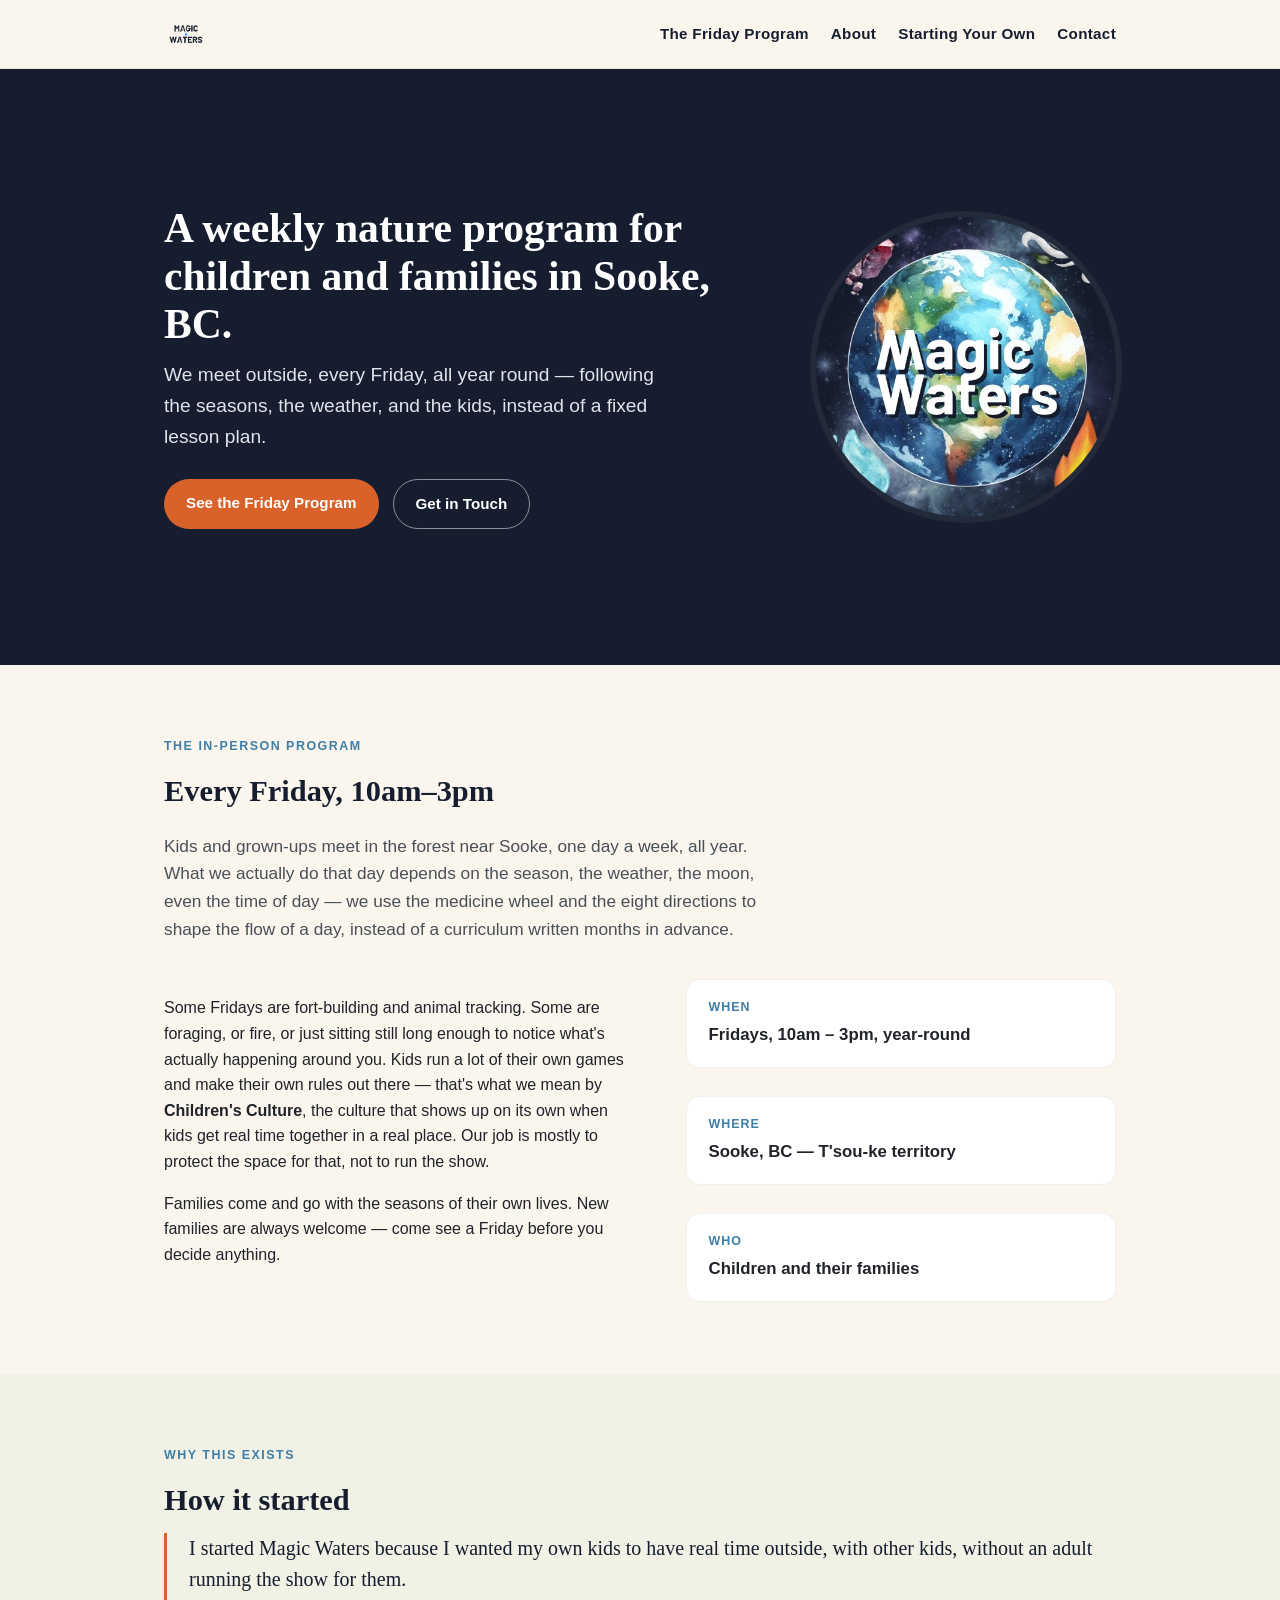
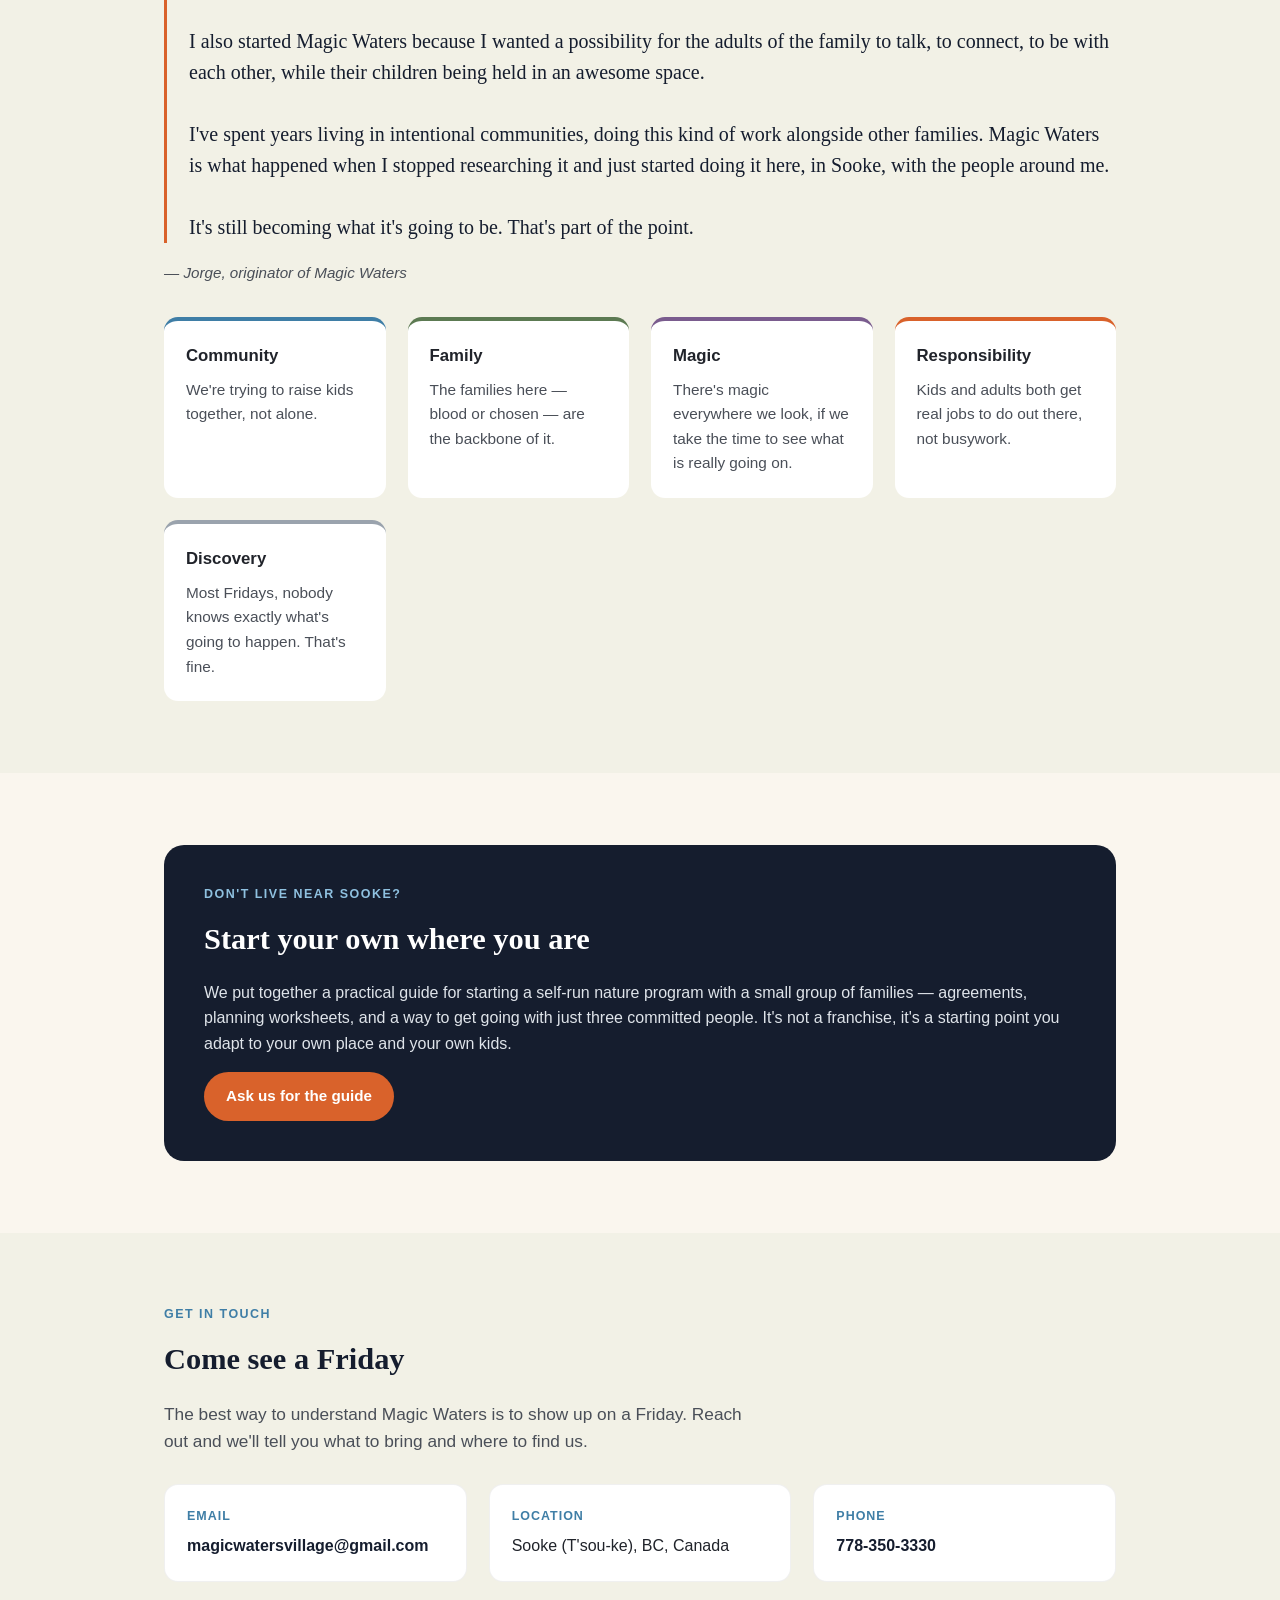
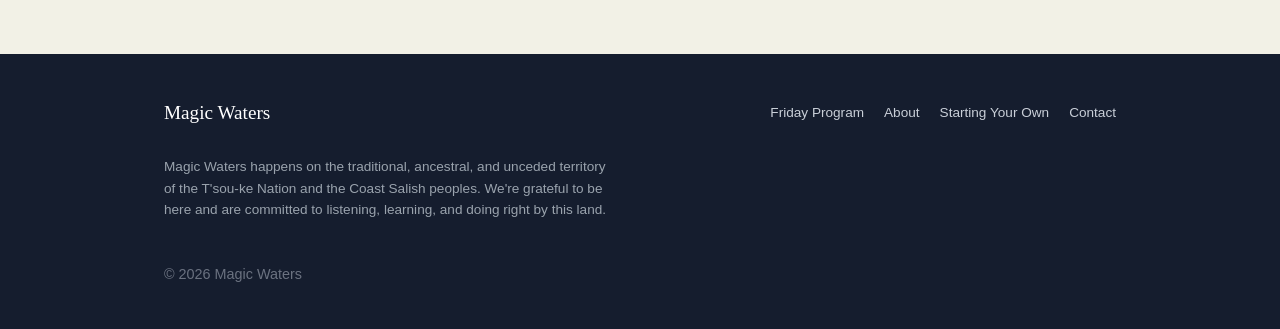
==== index.html @ 5520be5e "Initial site: Friday program, about, values, contact" ====
<!doctype html>
<html lang="en">
<head>
<meta charset="utf-8">
<meta name="viewport" content="width=device-width, initial-scale=1">
<title>Magic Waters — Nature program for children &amp; families, Sooke BC</title>
<meta name="description" content="Magic Waters is a weekly nature program for children and families in Sooke, BC, meeting every Friday through the seasons — plus a guide for starting your own where you live.">
<link rel="icon" href="assets/MAGIC WATERS square Logo white.png">
<link rel="stylesheet" href="style.css">
</head>
<body>

<header class="site-header">
  <div class="wrap">
    <a href="#top"><img class="logo" src="assets/MAGIC WATERS square Logo white.png" alt="Magic Waters"></a>
    <nav class="main-nav">
      <ul>
        <li><a href="#friday">The Friday Program</a></li>
        <li><a href="#about">About</a></li>
        <li><a href="#elsewhere">Starting Your Own</a></li>
        <li><a href="#contact">Contact</a></li>
      </ul>
    </nav>
  </div>
</header>

<div id="top"></div>
<section class="hero">
  <div class="wrap">
    <div class="hero-text">
      <h1>A weekly nature program for children and families in Sooke, BC.</h1>
      <p class="lede">We meet outside, every Friday, all year round — following the seasons, the weather, and the kids, instead of a fixed lesson plan.</p>
      <div class="btn-row">
        <a class="btn btn-primary" href="#friday">See the Friday Program</a>
        <a class="btn btn-secondary" href="#contact">Get in Touch</a>
      </div>
    </div>
    <div class="hero-image">
      <img src="assets/magicwaters.jpg" alt="Magic Waters — watercolor earth with the five elements: water, earth, fire, air, and crystal">
    </div>
  </div>
</section>

<section id="friday">
  <div class="wrap">
    <p class="section-kicker">The In-Person Program</p>
    <h2>Every Friday, 10am–3pm</h2>
    <p class="section-intro">Kids and grown-ups meet in the forest near Sooke, one day a week, all year. What we actually do that day depends on the season, the weather, the moon, even the time of day — we use the medicine wheel and the eight directions to shape the flow of a day, instead of a curriculum written months in advance.</p>

    <div class="two-col" style="margin-top:36px;">
      <div>
        <p>Some Fridays are fort-building and animal tracking. Some are foraging, or fire, or just sitting still long enough to notice what's actually happening around you. Kids run a lot of their own games and make their own rules out there — that's what we mean by <strong>Children's Culture</strong>, the culture that shows up on its own when kids get real time together in a real place. Our job is mostly to protect the space for that, not to run the show.</p>
        <p>Families come and go with the seasons of their own lives. New families are always welcome — come see a Friday before you decide anything.</p>
      </div>
      <div class="detail-row stacked" style="margin-top:0;">
        <div class="detail">
          <div class="label">When</div>
          <div class="value">Fridays, 10am – 3pm, year-round</div>
        </div>
        <div class="detail">
          <div class="label">Where</div>
          <div class="value">Sooke, BC — T'sou-ke territory</div>
        </div>
        <div class="detail">
          <div class="label">Who</div>
          <div class="value">Children and their families</div>
        </div>
      </div>
    </div>
  </div>
</section>

<section id="about" class="alt">
  <div class="wrap">
    <p class="section-kicker">Why This Exists</p>
    <h2>How it started</h2>
    <blockquote class="voice">
      I started Magic Waters because I wanted my own kids to have real time outside, with other kids, without an adult running the show for them.
      <br><br>
      I also started Magic Waters because I wanted a possibility for the adults of the family to talk, to connect, to be with each other, while their children being held in an awesome space.
      <br><br>
      I've spent years living in intentional communities, doing this kind of work alongside other families. Magic Waters is what happened when I stopped researching it and just started doing it here, in Sooke, with the people around me.
      <br><br>
      It's still becoming what it's going to be. That's part of the point.
    </blockquote>
    <p class="signoff">— Jorge, originator of Magic Waters</p>

    <div class="elements-grid">
      <div class="element-card" style="--dot:#3f7ea6"><span class="dot"></span><h3>Community</h3><p>We're trying to raise kids together, not alone.</p></div>
      <div class="element-card" style="--dot:#5c7a52"><span class="dot"></span><h3>Family</h3><p>The families here — blood or chosen — are the backbone of it.</p></div>
      <div class="element-card" style="--dot:#7a5c8e"><span class="dot"></span><h3>Magic</h3><p>There's magic everywhere we look, if we take the time to see what is really going on.</p></div>
      <div class="element-card" style="--dot:#d9622b"><span class="dot"></span><h3>Responsibility</h3><p>Kids and adults both get real jobs to do out there, not busywork.</p></div>
      <div class="element-card" style="--dot:#9aa3ad"><span class="dot"></span><h3>Discovery</h3><p>Most Fridays, nobody knows exactly what's going to happen. That's fine.</p></div>
    </div>
  </div>
</section>

<section id="elsewhere">
  <div class="wrap">
    <div class="resource-box">
      <div class="text">
        <p class="section-kicker" style="color:#8fc1e0;">Don't Live Near Sooke?</p>
        <h2>Start your own where you are</h2>
        <p>We put together a practical guide for starting a self-run nature program with a small group of families — agreements, planning worksheets, and a way to get going with just three committed people. It's not a franchise, it's a starting point you adapt to your own place and your own kids.</p>
        <a class="btn btn-primary" href="mailto:magicwatersvillage@gmail.com?subject=Self-Running%20Nature%20School%20guide">Ask us for the guide</a>
      </div>
    </div>
  </div>
</section>

<section id="contact" class="alt">
  <div class="wrap">
    <p class="section-kicker">Get In Touch</p>
    <h2>Come see a Friday</h2>
    <p class="section-intro">The best way to understand Magic Waters is to show up on a Friday. Reach out and we'll tell you what to bring and where to find us.</p>
    <div class="contact-grid">
      <div class="contact-card">
        <div class="label">Email</div>
        <a href="mailto:magicwatersvillage@gmail.com">magicwatersvillage@gmail.com</a>
      </div>
      <div class="contact-card">
        <div class="label">Location</div>
        <div>Sooke (T'sou-ke), BC, Canada</div>
      </div>
      <div class="contact-card">
        <div class="label">Phone</div>
        <a href="tel:+17783503330">778-350-3330</a>
      </div>
    </div>
  </div>
</section>

<footer>
  <div class="wrap">
    <div class="foot-top">
      <div class="foot-brand">Magic Waters</div>
      <div class="foot-links">
        <a href="#friday">Friday Program</a>
        <a href="#about">About</a>
        <a href="#elsewhere">Starting Your Own</a>
        <a href="#contact">Contact</a>
      </div>
    </div>
    <p class="land-ack">Magic Waters happens on the traditional, ancestral, and unceded territory of the T'sou-ke Nation and the Coast Salish peoples. We're grateful to be here and are committed to listening, learning, and doing right by this land.</p>
    <p style="color:#6b7280;">&copy; <span id="year"></span> Magic Waters</p>
  </div>
</footer>

<script>document.getElementById('year').textContent = new Date().getFullYear();</script>
</body>
</html>
---- style.css ----
:root{
  --navy:#151d2e;
  --navy-soft:#232d44;
  --cream:#faf6ee;
  --sage-bg:#f2f1e6;
  --water:#3f7ea6;
  --fire:#d9622b;
  --earth:#5c7a52;
  --air:#9aa3ad;
  --eather:#7a5c8e;
  --ink:#20232a;
  --ink-soft:#4a4f58;
  --serif: Georgia, "Iowan Old Style", "Palatino Linotype", Palatino, serif;
  --sans: -apple-system, BlinkMacSystemFont, "Segoe UI", Roboto, Helvetica, Arial, sans-serif;
}

*{box-sizing:border-box;}
html{scroll-behavior:smooth;}
body{
  margin:0;
  font-family:var(--sans);
  color:var(--ink);
  background:var(--cream);
  line-height:1.6;
}

img{max-width:100%;display:block;}

a{color:inherit;}

.wrap{max-width:1000px;margin:0 auto;padding:0 24px;}

/* Header */
header.site-header{
  position:sticky;top:0;z-index:50;
  background:rgba(250,246,238,0.94);
  backdrop-filter:blur(6px);
  border-bottom:1px solid rgba(0,0,0,0.06);
}
.site-header .wrap{
  display:flex;align-items:center;justify-content:space-between;
  padding-top:12px;padding-bottom:12px;
}
.site-header img.logo{height:44px;width:auto;}
nav.main-nav ul{
  list-style:none;display:flex;gap:22px;margin:0;padding:0;
}
nav.main-nav a{
  text-decoration:none;font-size:0.95rem;font-weight:600;color:var(--navy);
  letter-spacing:0.02em;
}
nav.main-nav a:hover{color:var(--water);}
.nav-toggle{display:none;}

/* Hero */
.hero{
  background:var(--navy);
  color:#fff;
  position:relative;
  overflow:hidden;
}
.hero .wrap{
  display:flex;align-items:center;gap:48px;
  padding-top:64px;padding-bottom:64px;
}
.hero-text{flex:1 1 320px;}
.hero-image{flex:0 0 300px;max-width:300px;}
.hero-image img{border-radius:50%;box-shadow:0 0 0 6px rgba(255,255,255,0.06);}
.hero h1{
  font-family:var(--serif);
  font-size:2.6rem;
  margin:0 0 12px;
  line-height:1.15;
}
.hero p.lede{
  font-size:1.2rem;
  color:#dfe4ea;
  margin:0 0 26px;
  max-width:46ch;
}
.btn-row{display:flex;gap:14px;flex-wrap:wrap;}
.btn{
  display:inline-block;padding:12px 22px;border-radius:999px;
  text-decoration:none;font-weight:600;font-size:0.95rem;
  transition:transform 0.15s ease;
}
.btn:hover{transform:translateY(-1px);}
.btn-primary{background:var(--fire);color:#fff;}
.btn-secondary{background:transparent;color:#fff;border:1.5px solid rgba(255,255,255,0.5);}

/* Sections */
section{padding:72px 0;}
section.alt{background:var(--sage-bg);}
h2{
  font-family:var(--serif);
  font-size:1.9rem;
  margin:0 0 8px;
  color:var(--navy);
}
.section-kicker{
  text-transform:uppercase;letter-spacing:0.12em;font-size:0.78rem;
  font-weight:700;color:var(--water);margin:0 0 10px;
}
.section-intro{max-width:62ch;font-size:1.08rem;color:var(--ink-soft);}
.two-col{
  display:grid;grid-template-columns:1.1fr 1fr;gap:48px;align-items:start;
}

.detail-row{
  display:flex;gap:28px;flex-wrap:wrap;margin-top:28px;align-items:flex-start;
}
.detail-row.stacked{flex-direction:column;}
.detail{
  background:#fff;border-radius:14px;padding:18px 22px;flex:1 1 200px;
  border:1px solid rgba(0,0,0,0.06);
}
.detail-row.stacked .detail{flex:0 0 auto;width:100%;}
.detail .label{font-size:0.78rem;text-transform:uppercase;letter-spacing:0.08em;color:var(--water);font-weight:700;margin-bottom:4px;}
.detail .value{font-size:1.05rem;font-weight:600;}

blockquote.voice{
  font-family:var(--serif);
  font-size:1.25rem;
  line-height:1.55;
  color:var(--navy);
  border-left:3px solid var(--fire);
  padding-left:22px;
  margin:0 0 18px;
}
.signoff{font-size:0.95rem;color:var(--ink-soft);font-style:italic;}

.elements-grid{
  display:grid;grid-template-columns:repeat(auto-fit,minmax(180px,1fr));
  gap:22px;margin-top:32px;
}
.element-card{
  background:#fff;border-radius:14px;padding:22px;
  border-top:4px solid var(--dot);
}
.element-card .dot{
  width:14px;height:14px;border-radius:50%;background:var(--dot);margin-bottom:14px;
}
.element-card h3{margin:0 0 8px;font-size:1.05rem;}
.element-card p{margin:0;color:var(--ink-soft);font-size:0.96rem;}

.resource-box{
  background:var(--navy);color:#fff;border-radius:20px;
  padding:40px;display:flex;gap:32px;align-items:center;flex-wrap:wrap;
}
.resource-box .text{flex:1 1 320px;}
.resource-box h2{color:#fff;}
.resource-box p{color:#dfe4ea;}

/* Contact */
.contact-grid{
  display:grid;grid-template-columns:repeat(auto-fit,minmax(220px,1fr));
  gap:22px;margin-top:28px;
}
.contact-card{
  background:#fff;border-radius:14px;padding:22px;border:1px solid rgba(0,0,0,0.06);
}
.contact-card .label{font-size:0.78rem;text-transform:uppercase;letter-spacing:0.08em;color:var(--water);font-weight:700;margin-bottom:6px;}
.contact-card a{text-decoration:none;font-weight:600;color:var(--navy);}
.contact-card a:hover{color:var(--fire);}

/* Footer */
footer{
  background:var(--navy);color:#c9cfd8;padding:44px 0 28px;font-size:0.9rem;
}
footer .wrap{display:flex;flex-direction:column;gap:14px;}
footer .foot-top{display:flex;justify-content:space-between;flex-wrap:wrap;gap:14px;align-items:center;}
footer .foot-brand{font-family:var(--serif);color:#fff;font-size:1.2rem;}
footer .land-ack{max-width:60ch;color:#9aa3ad;font-size:0.85rem;line-height:1.6;}
footer .foot-links a{margin-left:16px;text-decoration:none;color:#c9cfd8;font-size:0.85rem;}
footer .foot-links a:hover{color:#fff;}

@media (max-width:760px){
  nav.main-nav ul{gap:14px;}
  nav.main-nav a{font-size:0.85rem;}
  .hero .wrap{flex-direction:column-reverse;padding-top:40px;padding-bottom:40px;}
  .hero-image{flex-basis:auto;max-width:200px;}
  .hero h1{font-size:2.1rem;}
  .two-col{grid-template-columns:1fr;}
  section{padding:52px 0;}
  .resource-box{padding:28px;}
  footer .foot-links a{margin-left:0;margin-right:16px;}
}
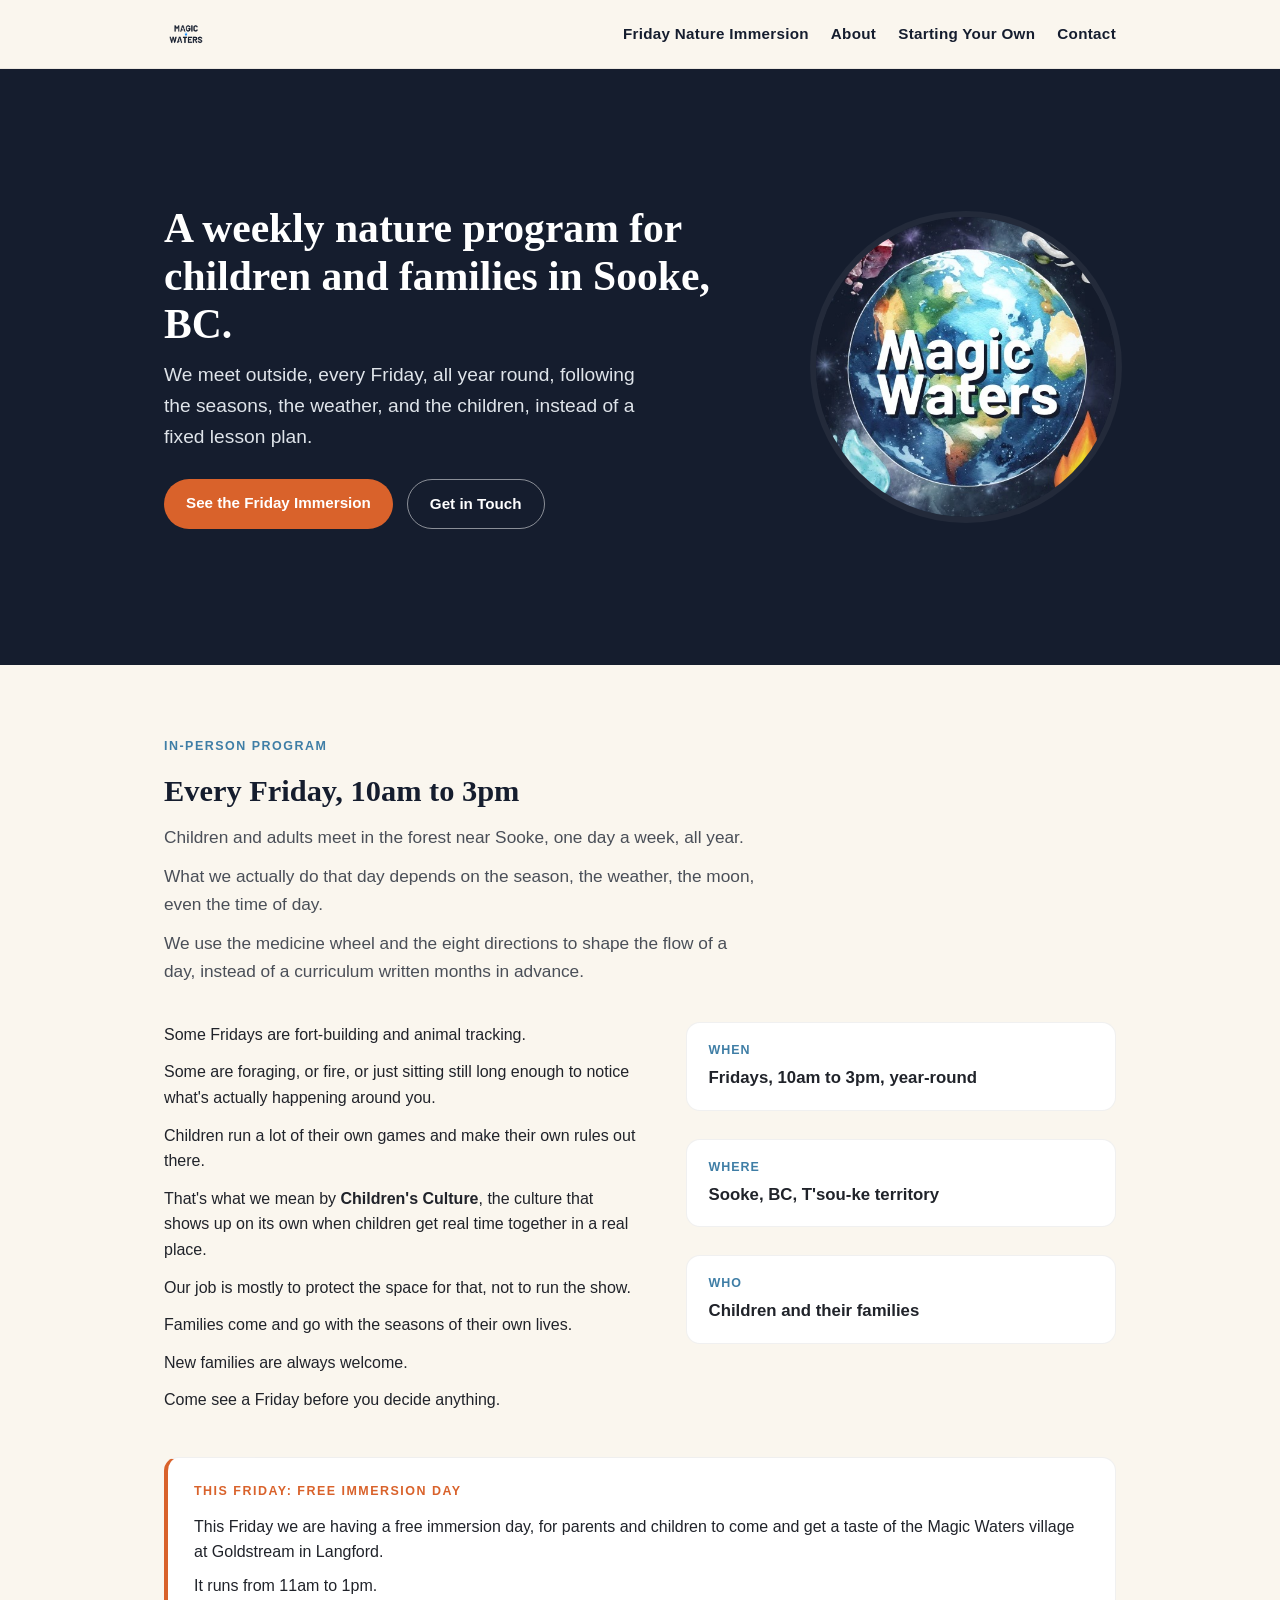
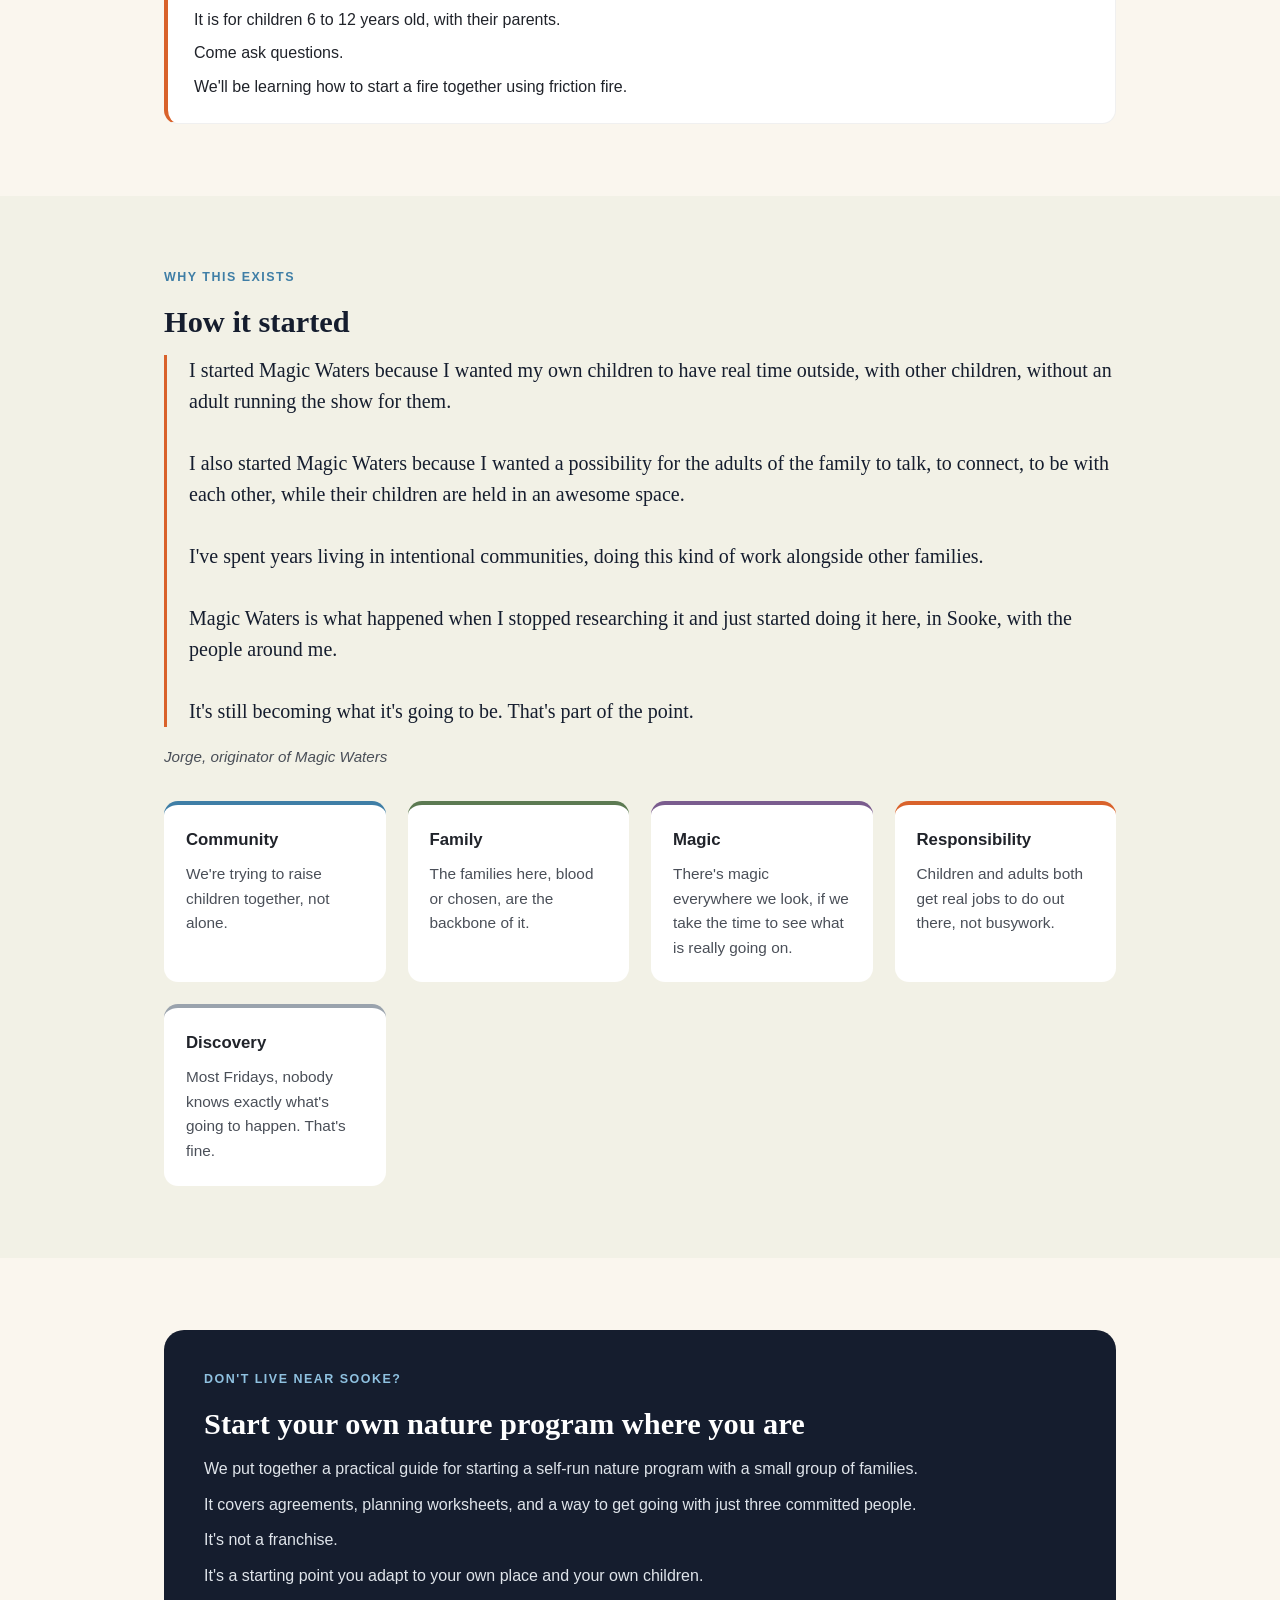
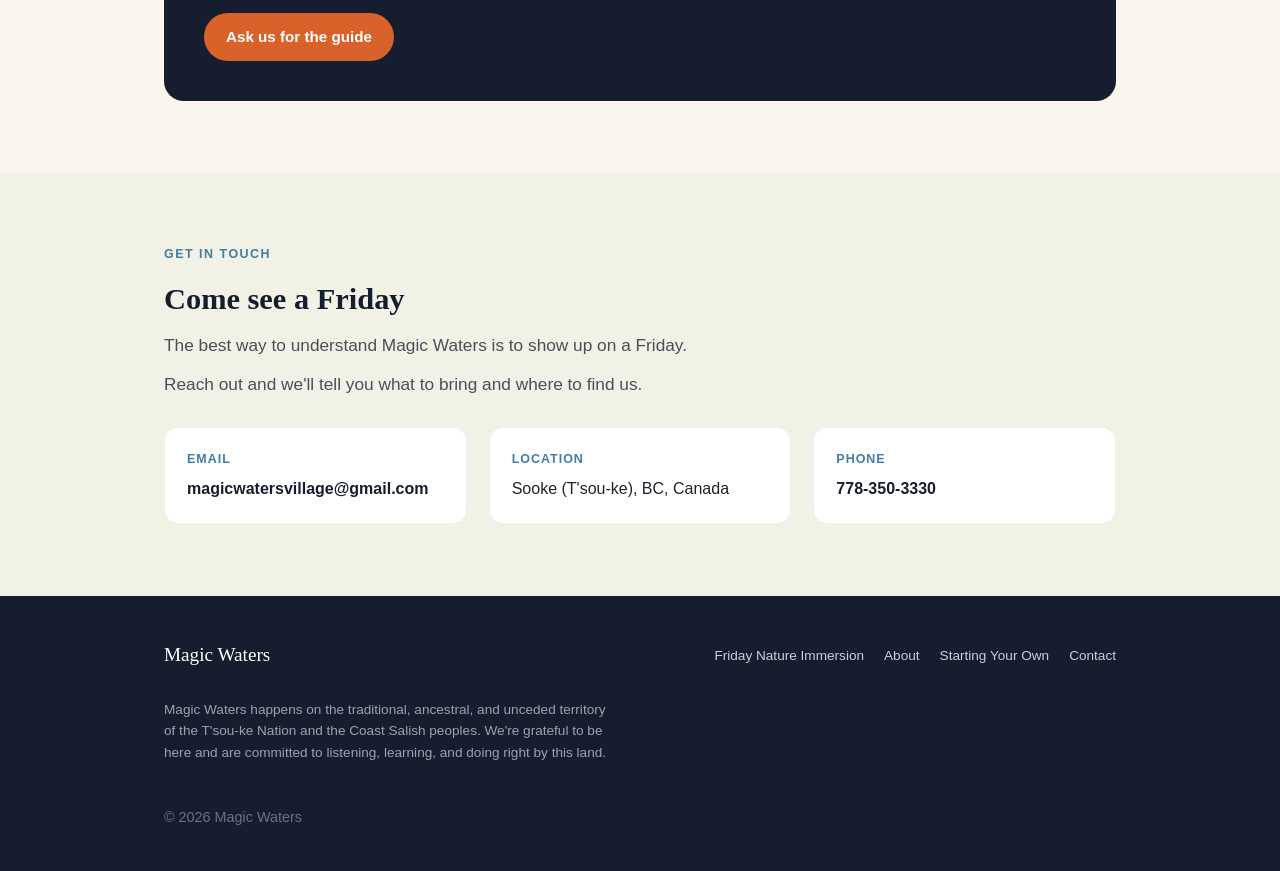
==== commit b797fbf6: "Content edits, rename logo asset, add immersion day notice - Rename "The Friday Program" to "Friday " ====
--- a/index.html
+++ b/index.html
@@ -3,19 +3,19 @@
 <head>
 <meta charset="utf-8">
 <meta name="viewport" content="width=device-width, initial-scale=1">
-<title>Magic Waters — Nature program for children &amp; families, Sooke BC</title>
-<meta name="description" content="Magic Waters is a weekly nature program for children and families in Sooke, BC, meeting every Friday through the seasons — plus a guide for starting your own where you live.">
-<link rel="icon" href="assets/MAGIC WATERS square Logo white.png">
+<title>Magic Waters: Nature program for children and families, Sooke BC</title>
+<meta name="description" content="Magic Waters is a weekly nature program for children and families in Sooke, BC. We meet outside every Friday, all year round. There is also a guide for starting your own nature program where you live.">
+<link rel="icon" href="assets/magic-waters-logo-white.png">
 <link rel="stylesheet" href="style.css">
 </head>
 <body>
 
 <header class="site-header">
   <div class="wrap">
-    <a href="#top"><img class="logo" src="assets/MAGIC WATERS square Logo white.png" alt="Magic Waters"></a>
+    <a href="#top"><img class="logo" src="assets/magic-waters-logo-white.png" alt="Magic Waters"></a>
     <nav class="main-nav">
       <ul>
-        <li><a href="#friday">The Friday Program</a></li>
+        <li><a href="#friday">Friday Nature Immersion</a></li>
         <li><a href="#about">About</a></li>
         <li><a href="#elsewhere">Starting Your Own</a></li>
         <li><a href="#contact">Contact</a></li>
@@ -29,43 +29,60 @@
   <div class="wrap">
     <div class="hero-text">
       <h1>A weekly nature program for children and families in Sooke, BC.</h1>
-      <p class="lede">We meet outside, every Friday, all year round — following the seasons, the weather, and the kids, instead of a fixed lesson plan.</p>
+      <p class="lede">We meet outside, every Friday, all year round, following the seasons, the weather, and the children, instead of a fixed lesson plan.</p>
       <div class="btn-row">
-        <a class="btn btn-primary" href="#friday">See the Friday Program</a>
+        <a class="btn btn-primary" href="#friday">See the Friday Immersion</a>
         <a class="btn btn-secondary" href="#contact">Get in Touch</a>
       </div>
     </div>
     <div class="hero-image">
-      <img src="assets/magicwaters.jpg" alt="Magic Waters — watercolor earth with the five elements: water, earth, fire, air, and crystal">
+      <img src="assets/magicwaters.jpg" alt="Magic Waters watercolor earth with the five elements: water, earth, fire, air, and crystal">
     </div>
   </div>
 </section>
 
 <section id="friday">
   <div class="wrap">
-    <p class="section-kicker">The In-Person Program</p>
-    <h2>Every Friday, 10am–3pm</h2>
-    <p class="section-intro">Kids and grown-ups meet in the forest near Sooke, one day a week, all year. What we actually do that day depends on the season, the weather, the moon, even the time of day — we use the medicine wheel and the eight directions to shape the flow of a day, instead of a curriculum written months in advance.</p>
+    <p class="section-kicker">In-Person Program</p>
+    <h2>Every Friday, 10am to 3pm</h2>
+    <p class="section-intro">Children and adults meet in the forest near Sooke, one day a week, all year.</p>
+    <p class="section-intro">What we actually do that day depends on the season, the weather, the moon, even the time of day.</p>
+    <p class="section-intro">We use the medicine wheel and the eight directions to shape the flow of a day, instead of a curriculum written months in advance.</p>
 
     <div class="two-col" style="margin-top:36px;">
       <div>
-        <p>Some Fridays are fort-building and animal tracking. Some are foraging, or fire, or just sitting still long enough to notice what's actually happening around you. Kids run a lot of their own games and make their own rules out there — that's what we mean by <strong>Children's Culture</strong>, the culture that shows up on its own when kids get real time together in a real place. Our job is mostly to protect the space for that, not to run the show.</p>
-        <p>Families come and go with the seasons of their own lives. New families are always welcome — come see a Friday before you decide anything.</p>
+        <p>Some Fridays are fort-building and animal tracking.</p>
+        <p>Some are foraging, or fire, or just sitting still long enough to notice what's actually happening around you.</p>
+        <p>Children run a lot of their own games and make their own rules out there.</p>
+        <p>That's what we mean by <strong>Children's Culture</strong>, the culture that shows up on its own when children get real time together in a real place.</p>
+        <p>Our job is mostly to protect the space for that, not to run the show.</p>
+        <p>Families come and go with the seasons of their own lives.</p>
+        <p>New families are always welcome.</p>
+        <p>Come see a Friday before you decide anything.</p>
       </div>
       <div class="detail-row stacked" style="margin-top:0;">
         <div class="detail">
           <div class="label">When</div>
-          <div class="value">Fridays, 10am – 3pm, year-round</div>
+          <div class="value">Fridays, 10am to 3pm, year-round</div>
         </div>
         <div class="detail">
           <div class="label">Where</div>
-          <div class="value">Sooke, BC — T'sou-ke territory</div>
+          <div class="value">Sooke, BC, T'sou-ke territory</div>
         </div>
         <div class="detail">
           <div class="label">Who</div>
           <div class="value">Children and their families</div>
         </div>
       </div>
+    </div>
+
+    <div class="friday-special">
+      <p class="section-kicker" style="color:var(--fire);">This Friday: Free Immersion Day</p>
+      <p>This Friday we are having a free immersion day, for parents and children to come and get a taste of the Magic Waters village at Goldstream in Langford.</p>
+      <p>It runs from 11am to 1pm.</p>
+      <p>It is for children 6 to 12 years old, with their parents.</p>
+      <p>Come ask questions.</p>
+      <p>We'll be learning how to start a fire together using friction fire.</p>
     </div>
   </div>
 </section>
@@ -75,21 +92,23 @@
     <p class="section-kicker">Why This Exists</p>
     <h2>How it started</h2>
     <blockquote class="voice">
-      I started Magic Waters because I wanted my own kids to have real time outside, with other kids, without an adult running the show for them.
+      I started Magic Waters because I wanted my own children to have real time outside, with other children, without an adult running the show for them.
       <br><br>
-      I also started Magic Waters because I wanted a possibility for the adults of the family to talk, to connect, to be with each other, while their children being held in an awesome space.
+      I also started Magic Waters because I wanted a possibility for the adults of the family to talk, to connect, to be with each other, while their children are held in an awesome space.
       <br><br>
-      I've spent years living in intentional communities, doing this kind of work alongside other families. Magic Waters is what happened when I stopped researching it and just started doing it here, in Sooke, with the people around me.
+      I've spent years living in intentional communities, doing this kind of work alongside other families.
+      <br><br>
+      Magic Waters is what happened when I stopped researching it and just started doing it here, in Sooke, with the people around me.
       <br><br>
       It's still becoming what it's going to be. That's part of the point.
     </blockquote>
-    <p class="signoff">— Jorge, originator of Magic Waters</p>
+    <p class="signoff">Jorge, originator of Magic Waters</p>
 
     <div class="elements-grid">
-      <div class="element-card" style="--dot:#3f7ea6"><span class="dot"></span><h3>Community</h3><p>We're trying to raise kids together, not alone.</p></div>
-      <div class="element-card" style="--dot:#5c7a52"><span class="dot"></span><h3>Family</h3><p>The families here — blood or chosen — are the backbone of it.</p></div>
+      <div class="element-card" style="--dot:#3f7ea6"><span class="dot"></span><h3>Community</h3><p>We're trying to raise children together, not alone.</p></div>
+      <div class="element-card" style="--dot:#5c7a52"><span class="dot"></span><h3>Family</h3><p>The families here, blood or chosen, are the backbone of it.</p></div>
       <div class="element-card" style="--dot:#7a5c8e"><span class="dot"></span><h3>Magic</h3><p>There's magic everywhere we look, if we take the time to see what is really going on.</p></div>
-      <div class="element-card" style="--dot:#d9622b"><span class="dot"></span><h3>Responsibility</h3><p>Kids and adults both get real jobs to do out there, not busywork.</p></div>
+      <div class="element-card" style="--dot:#d9622b"><span class="dot"></span><h3>Responsibility</h3><p>Children and adults both get real jobs to do out there, not busywork.</p></div>
       <div class="element-card" style="--dot:#9aa3ad"><span class="dot"></span><h3>Discovery</h3><p>Most Fridays, nobody knows exactly what's going to happen. That's fine.</p></div>
     </div>
   </div>
@@ -100,8 +119,11 @@
     <div class="resource-box">
       <div class="text">
         <p class="section-kicker" style="color:#8fc1e0;">Don't Live Near Sooke?</p>
-        <h2>Start your own where you are</h2>
-        <p>We put together a practical guide for starting a self-run nature program with a small group of families — agreements, planning worksheets, and a way to get going with just three committed people. It's not a franchise, it's a starting point you adapt to your own place and your own kids.</p>
+        <h2>Start your own nature program where you are</h2>
+        <p>We put together a practical guide for starting a self-run nature program with a small group of families.</p>
+        <p>It covers agreements, planning worksheets, and a way to get going with just three committed people.</p>
+        <p>It's not a franchise.</p>
+        <p>It's a starting point you adapt to your own place and your own children.</p>
         <a class="btn btn-primary" href="mailto:magicwatersvillage@gmail.com?subject=Self-Running%20Nature%20School%20guide">Ask us for the guide</a>
       </div>
     </div>
@@ -112,7 +134,8 @@
   <div class="wrap">
     <p class="section-kicker">Get In Touch</p>
     <h2>Come see a Friday</h2>
-    <p class="section-intro">The best way to understand Magic Waters is to show up on a Friday. Reach out and we'll tell you what to bring and where to find us.</p>
+    <p class="section-intro">The best way to understand Magic Waters is to show up on a Friday.</p>
+    <p class="section-intro">Reach out and we'll tell you what to bring and where to find us.</p>
     <div class="contact-grid">
       <div class="contact-card">
         <div class="label">Email</div>
@@ -135,7 +158,7 @@
     <div class="foot-top">
       <div class="foot-brand">Magic Waters</div>
       <div class="foot-links">
-        <a href="#friday">Friday Program</a>
+        <a href="#friday">Friday Nature Immersion</a>
         <a href="#about">About</a>
         <a href="#elsewhere">Starting Your Own</a>
         <a href="#contact">Contact</a>
--- a/style.css
+++ b/style.css
@@ -101,7 +101,21 @@
   text-transform:uppercase;letter-spacing:0.12em;font-size:0.78rem;
   font-weight:700;color:var(--water);margin:0 0 10px;
 }
-.section-intro{max-width:62ch;font-size:1.08rem;color:var(--ink-soft);}
+.section-intro{max-width:62ch;font-size:1.08rem;color:var(--ink-soft);margin:0 0 12px;}
+.two-col p{margin:0 0 12px;}
+.two-col p:last-child{margin-bottom:0;}
+
+.friday-special{
+  margin-top:44px;
+  background:#fff;
+  border:1px solid rgba(0,0,0,0.06);
+  border-left:4px solid var(--fire);
+  border-radius:14px;
+  padding:24px 26px;
+}
+.friday-special p{margin:0 0 8px;}
+.friday-special p:last-child{margin-bottom:0;}
+.friday-special .section-kicker{margin-bottom:12px;}
 .two-col{
   display:grid;grid-template-columns:1.1fr 1fr;gap:48px;align-items:start;
 }
@@ -149,7 +163,8 @@
 }
 .resource-box .text{flex:1 1 320px;}
 .resource-box h2{color:#fff;}
-.resource-box p{color:#dfe4ea;}
+.resource-box p{color:#dfe4ea;margin:0 0 10px;}
+.resource-box .text .btn{margin-top:14px;}
 
 /* Contact */
 .contact-grid{
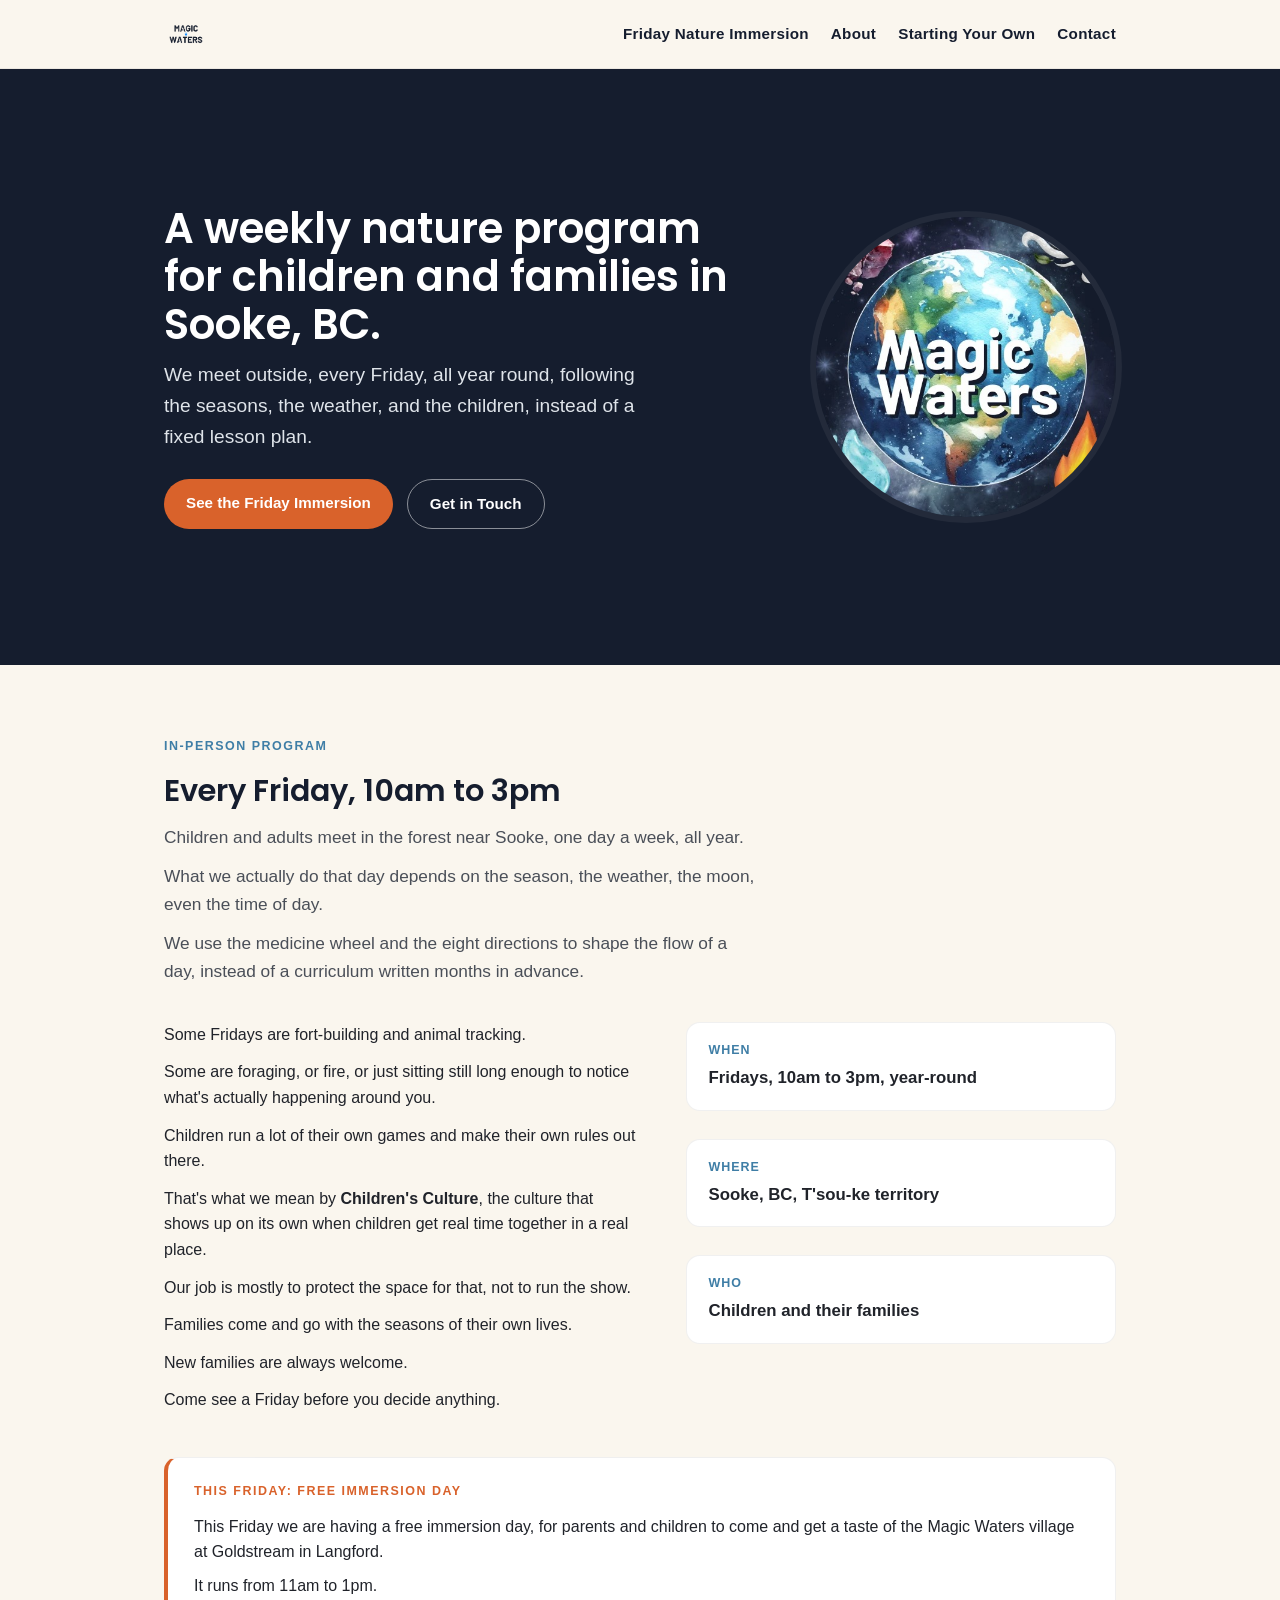
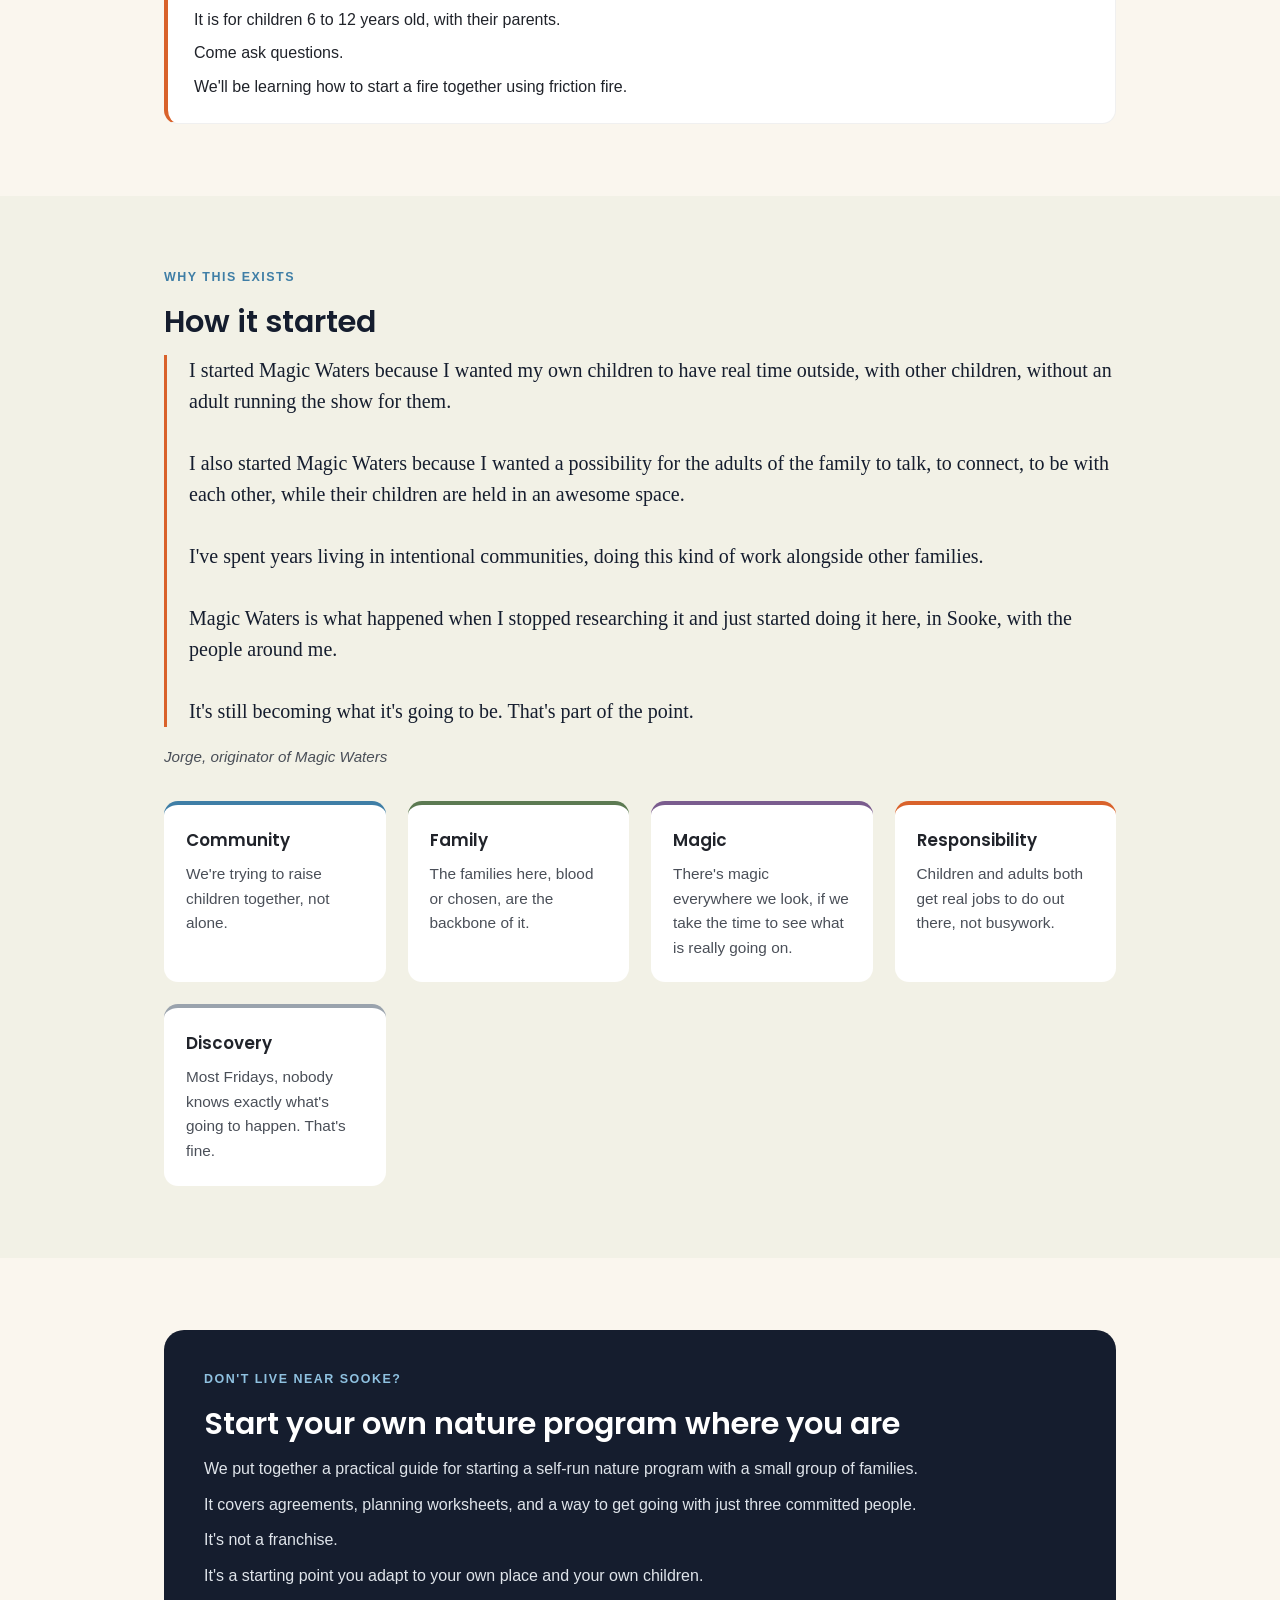
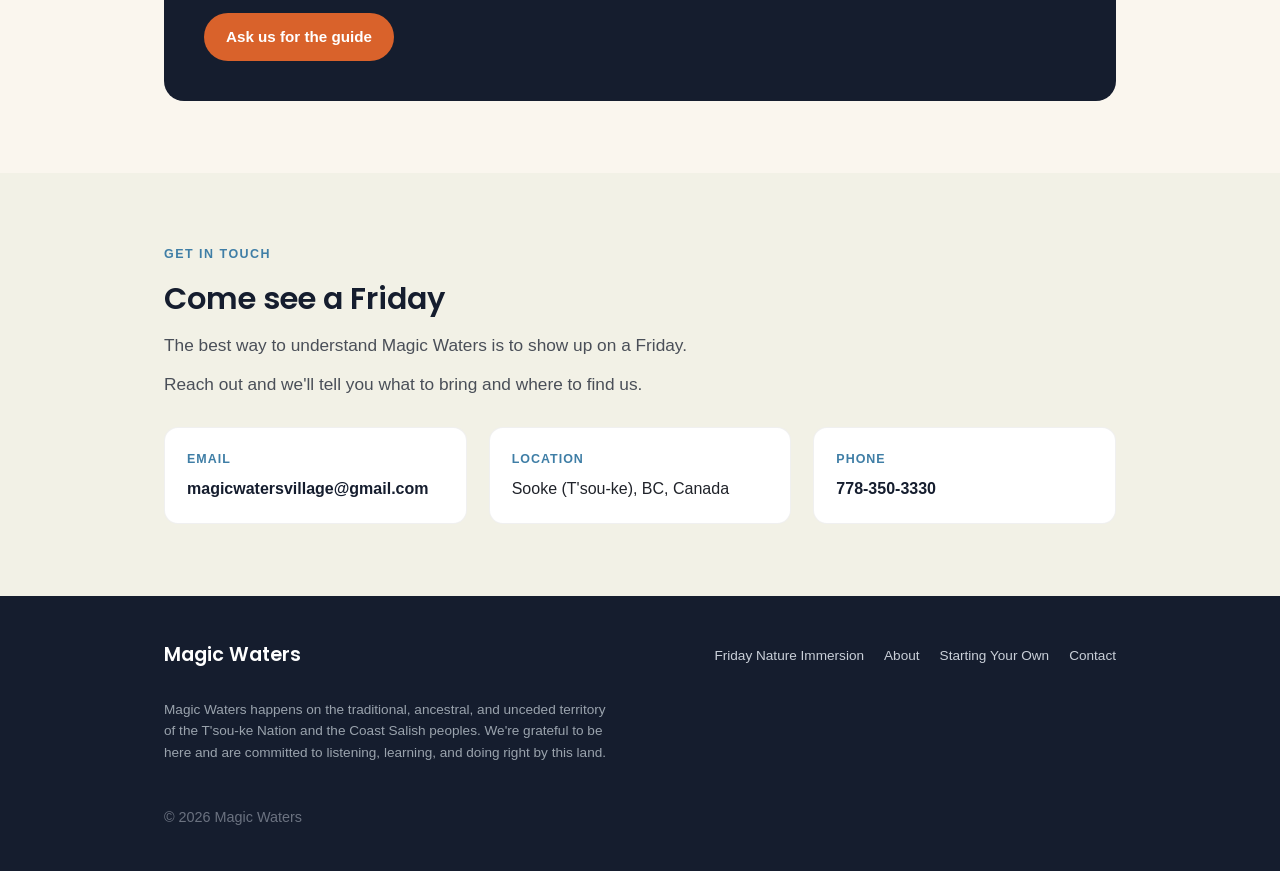
==== commit 442ba88a: "Set headings to Poppins - Load Poppins from Google Fonts (weights 500/600/700) - Apply it to h1, h2," ====
--- a/index.html
+++ b/index.html
@@ -6,6 +6,9 @@
 <title>Magic Waters: Nature program for children and families, Sooke BC</title>
 <meta name="description" content="Magic Waters is a weekly nature program for children and families in Sooke, BC. We meet outside every Friday, all year round. There is also a guide for starting your own nature program where you live.">
 <link rel="icon" href="assets/magic-waters-logo-white.png">
+<link rel="preconnect" href="https://fonts.googleapis.com">
+<link rel="preconnect" href="https://fonts.gstatic.com" crossorigin>
+<link rel="stylesheet" href="https://fonts.googleapis.com/css2?family=Poppins:wght@500;600;700&display=swap">
 <link rel="stylesheet" href="style.css">
 </head>
 <body>
--- a/style.css
+++ b/style.css
@@ -12,6 +12,7 @@
   --ink-soft:#4a4f58;
   --serif: Georgia, "Iowan Old Style", "Palatino Linotype", Palatino, serif;
   --sans: -apple-system, BlinkMacSystemFont, "Segoe UI", Roboto, Helvetica, Arial, sans-serif;
+  --heading: "Poppins", -apple-system, BlinkMacSystemFont, "Segoe UI", Roboto, Helvetica, Arial, sans-serif;
 }
 
 *{box-sizing:border-box;}
@@ -67,7 +68,8 @@
 .hero-image{flex:0 0 300px;max-width:300px;}
 .hero-image img{border-radius:50%;box-shadow:0 0 0 6px rgba(255,255,255,0.06);}
 .hero h1{
-  font-family:var(--serif);
+  font-family:var(--heading);
+  font-weight:600;
   font-size:2.6rem;
   margin:0 0 12px;
   line-height:1.15;
@@ -92,7 +94,8 @@
 section{padding:72px 0;}
 section.alt{background:var(--sage-bg);}
 h2{
-  font-family:var(--serif);
+  font-family:var(--heading);
+  font-weight:600;
   font-size:1.9rem;
   margin:0 0 8px;
   color:var(--navy);
@@ -154,7 +157,7 @@
 .element-card .dot{
   width:14px;height:14px;border-radius:50%;background:var(--dot);margin-bottom:14px;
 }
-.element-card h3{margin:0 0 8px;font-size:1.05rem;}
+.element-card h3{font-family:var(--heading);font-weight:600;margin:0 0 8px;font-size:1.05rem;}
 .element-card p{margin:0;color:var(--ink-soft);font-size:0.96rem;}
 
 .resource-box{
@@ -184,7 +187,7 @@
 }
 footer .wrap{display:flex;flex-direction:column;gap:14px;}
 footer .foot-top{display:flex;justify-content:space-between;flex-wrap:wrap;gap:14px;align-items:center;}
-footer .foot-brand{font-family:var(--serif);color:#fff;font-size:1.2rem;}
+footer .foot-brand{font-family:var(--heading);font-weight:600;color:#fff;font-size:1.2rem;}
 footer .land-ack{max-width:60ch;color:#9aa3ad;font-size:0.85rem;line-height:1.6;}
 footer .foot-links a{margin-left:16px;text-decoration:none;color:#c9cfd8;font-size:0.85rem;}
 footer .foot-links a:hover{color:#fff;}
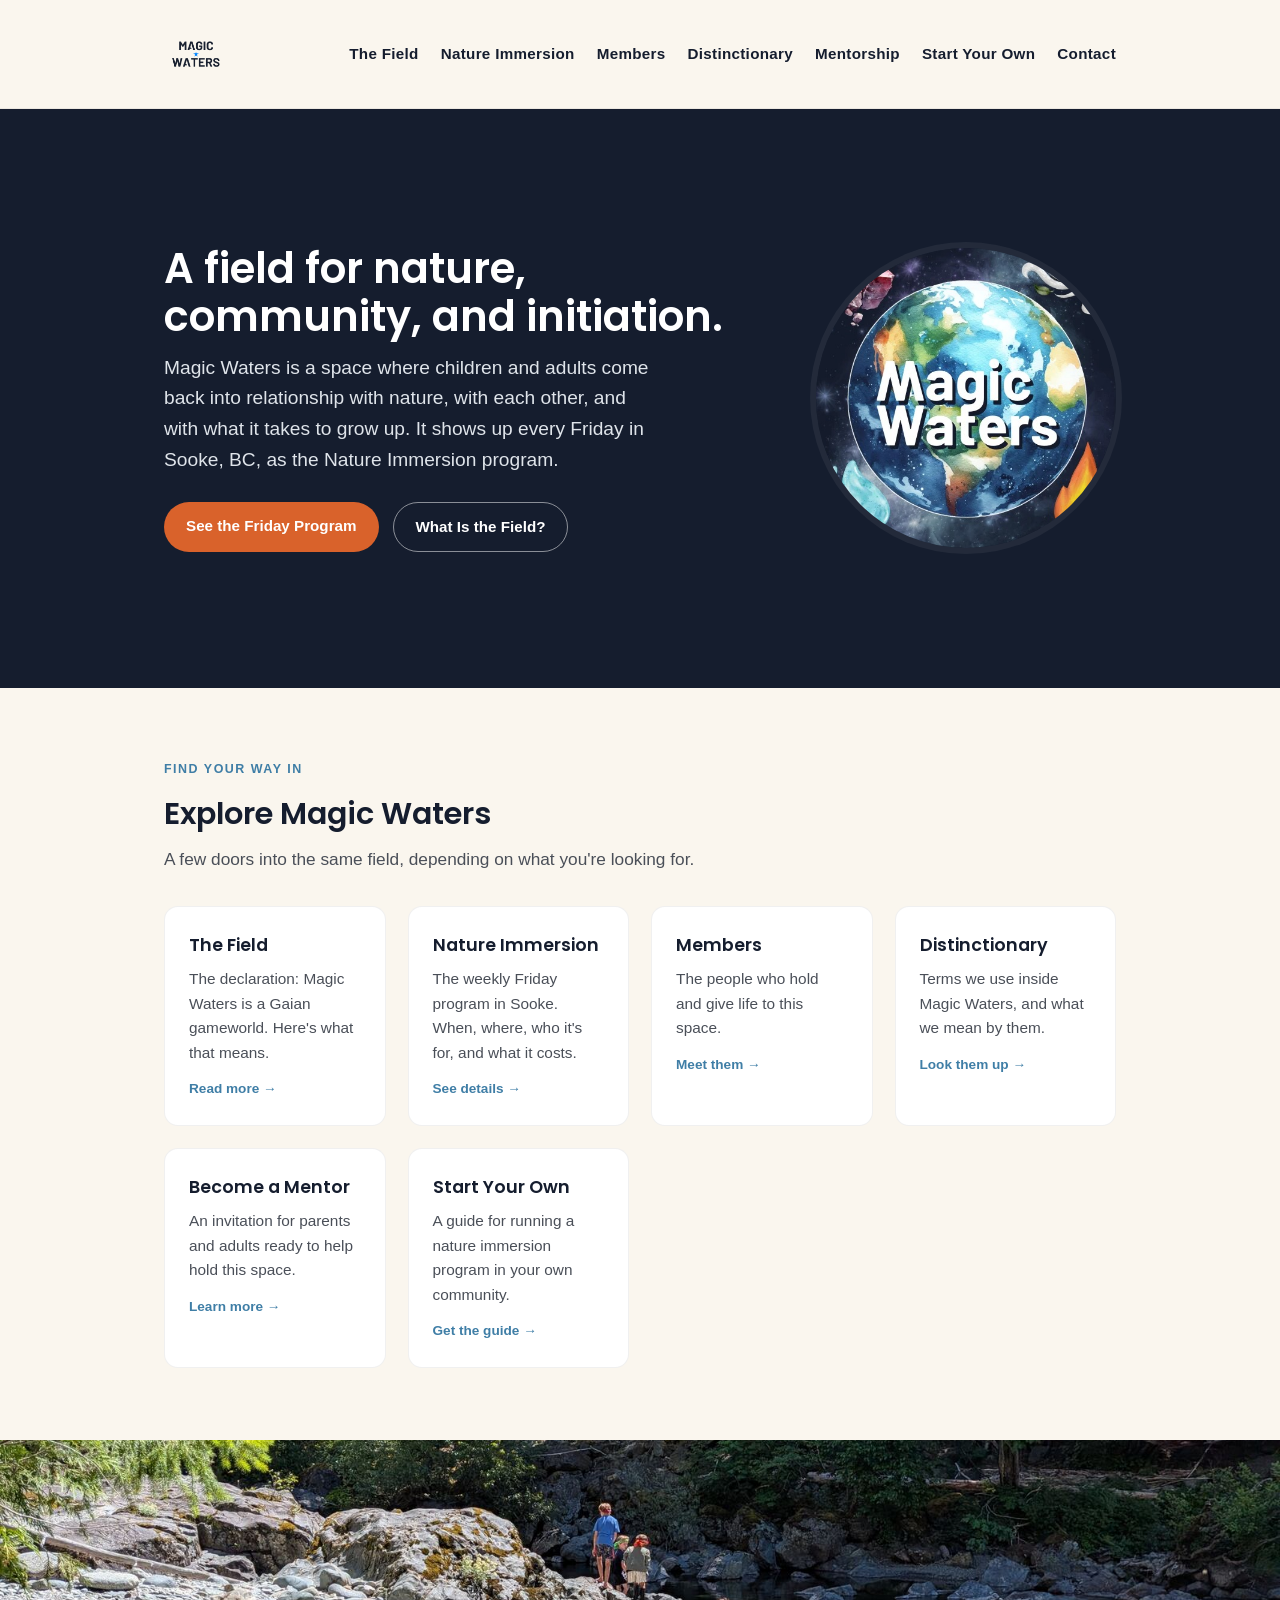
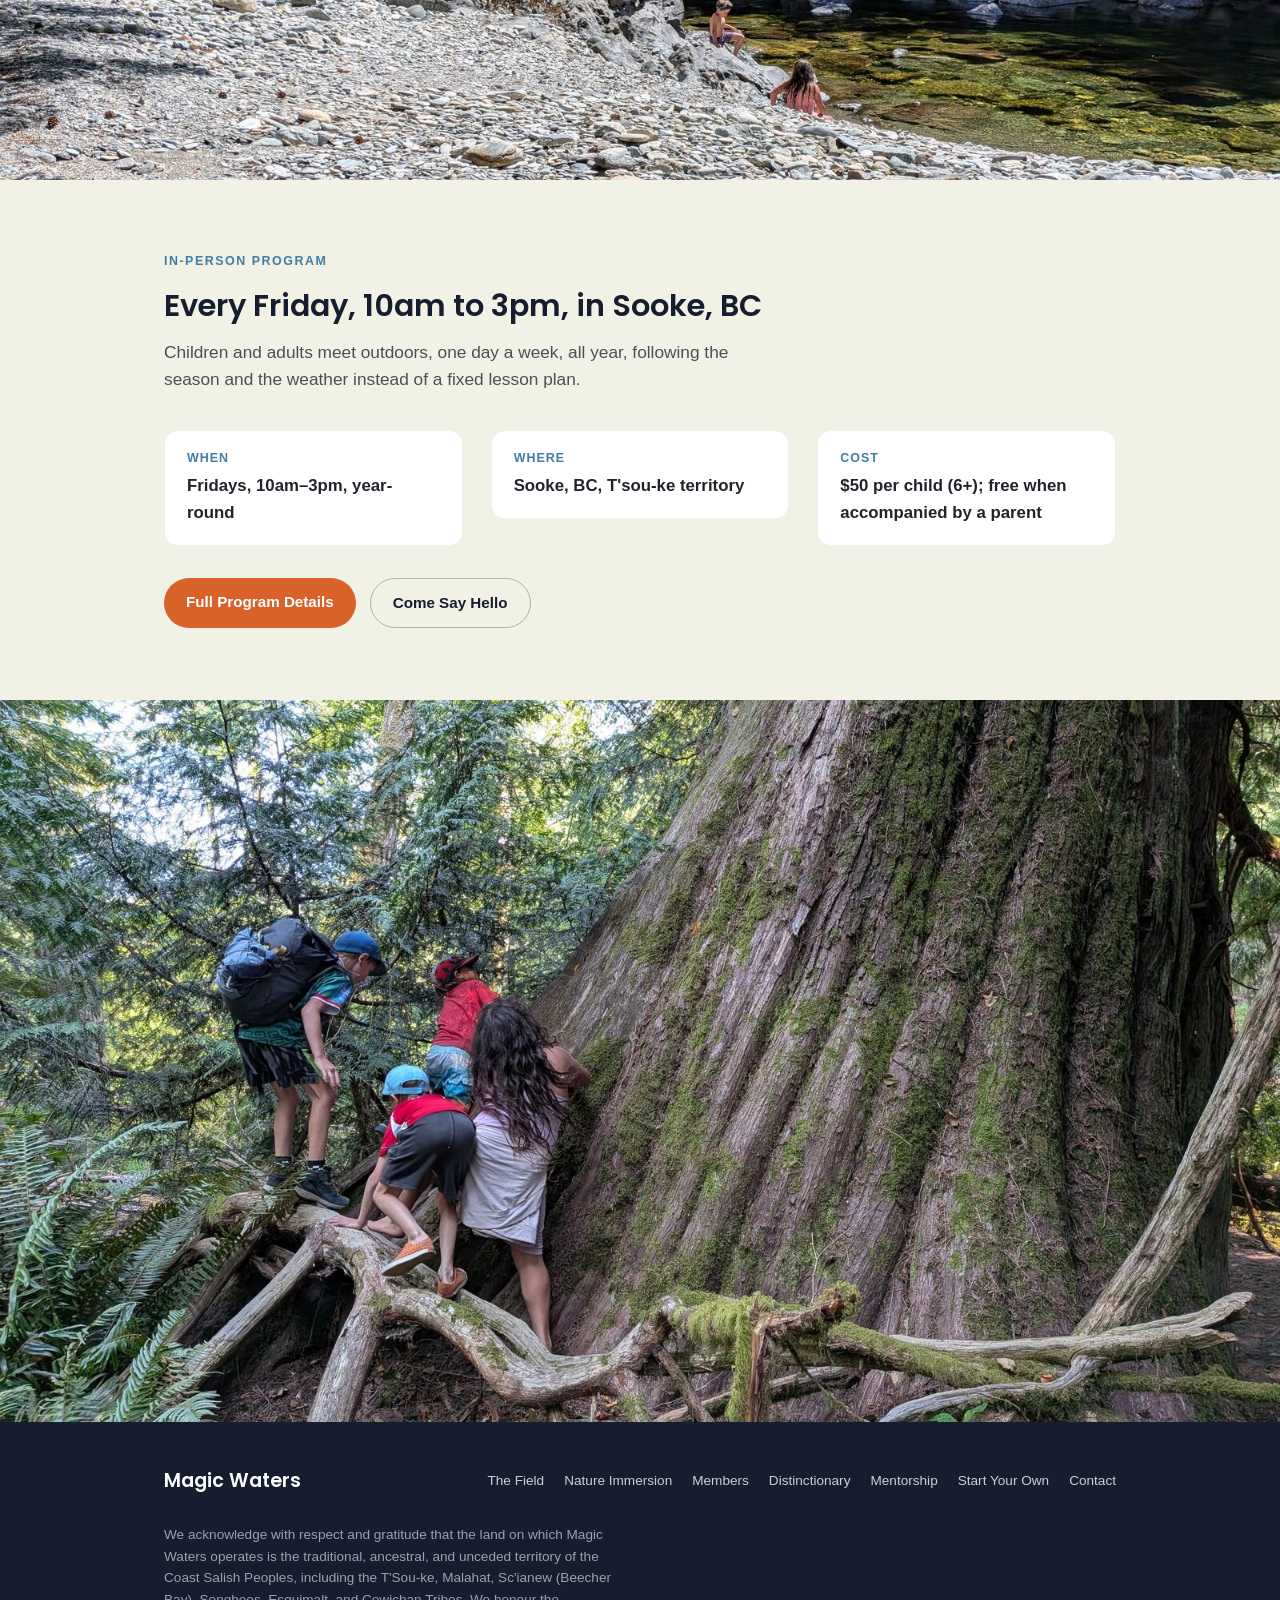
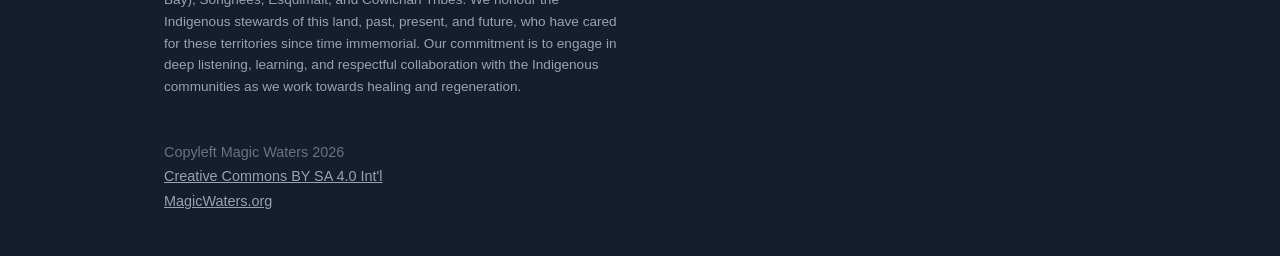
==== commit 783943dc: "Rebuild site: field, program, members, distinctionary, mentorship, guide Expands the single-page sit" ====
--- a/index.html
+++ b/index.html
@@ -3,8 +3,8 @@
 <head>
 <meta charset="utf-8">
 <meta name="viewport" content="width=device-width, initial-scale=1">
-<title>Magic Waters: Nature program for children and families, Sooke BC</title>
-<meta name="description" content="Magic Waters is a weekly nature program for children and families in Sooke, BC. We meet outside every Friday, all year round. There is also a guide for starting your own nature program where you live.">
+<title>Magic Waters: A field for nature, community, and initiation, Sooke BC</title>
+<meta name="description" content="Magic Waters is a field of nature, community, collaboration, learning, and initiation, held in Sooke, BC. It shows up each week as the Magic Waters Nature Immersion program, Fridays 10am-3pm.">
 <link rel="icon" href="assets/magic-waters-logo-white.png">
 <link rel="preconnect" href="https://fonts.googleapis.com">
 <link rel="preconnect" href="https://fonts.gstatic.com" crossorigin>
@@ -15,27 +15,32 @@
 
 <header class="site-header">
   <div class="wrap">
-    <a href="#top"><img class="logo" src="assets/magic-waters-logo-white.png" alt="Magic Waters"></a>
-    <nav class="main-nav">
+    <a href="index.html"><img class="logo" src="assets/magic-waters-logo-white.png" alt="Magic Waters"></a>
+    <button class="nav-toggle" aria-label="Toggle menu" aria-expanded="false" aria-controls="main-nav">
+      <span></span><span></span><span></span>
+    </button>
+    <nav class="main-nav" id="main-nav">
       <ul>
-        <li><a href="#friday">Friday Nature Immersion</a></li>
-        <li><a href="#about">About</a></li>
-        <li><a href="#elsewhere">Starting Your Own</a></li>
-        <li><a href="#contact">Contact</a></li>
+        <li><a href="field.html">The Field</a></li>
+        <li><a href="nature-immersion.html">Nature Immersion</a></li>
+        <li><a href="members.html">Members</a></li>
+        <li><a href="distinctionary.html">Distinctionary</a></li>
+        <li><a href="mentorship.html">Mentorship</a></li>
+        <li><a href="guide.html">Start Your Own</a></li>
+        <li><a href="contact.html">Contact</a></li>
       </ul>
     </nav>
   </div>
 </header>
 
-<div id="top"></div>
 <section class="hero">
   <div class="wrap">
     <div class="hero-text">
-      <h1>A weekly nature program for children and families in Sooke, BC.</h1>
-      <p class="lede">We meet outside, every Friday, all year round, following the seasons, the weather, and the children, instead of a fixed lesson plan.</p>
+      <h1>A field for nature, community, and initiation.</h1>
+      <p class="lede">Magic Waters is a space where children and adults come back into relationship with nature, with each other, and with what it takes to grow up. It shows up every Friday in Sooke, BC, as the Nature Immersion program.</p>
       <div class="btn-row">
-        <a class="btn btn-primary" href="#friday">See the Friday Immersion</a>
-        <a class="btn btn-secondary" href="#contact">Get in Touch</a>
+        <a class="btn btn-primary" href="nature-immersion.html">See the Friday Program</a>
+        <a class="btn btn-secondary" href="field.html">What Is the Field?</a>
       </div>
     </div>
     <div class="hero-image">
@@ -44,134 +49,101 @@
   </div>
 </section>
 
-<section id="friday">
+<section>
   <div class="wrap">
-    <p class="section-kicker">In-Person Program</p>
-    <h2>Every Friday, 10am to 3pm</h2>
-    <p class="section-intro">Children and adults meet in the forest near Sooke, one day a week, all year.</p>
-    <p class="section-intro">What we actually do that day depends on the season, the weather, the moon, even the time of day.</p>
-    <p class="section-intro">We use the medicine wheel and the eight directions to shape the flow of a day, instead of a curriculum written months in advance.</p>
-
-    <div class="two-col" style="margin-top:36px;">
-      <div>
-        <p>Some Fridays are fort-building and animal tracking.</p>
-        <p>Some are foraging, or fire, or just sitting still long enough to notice what's actually happening around you.</p>
-        <p>Children run a lot of their own games and make their own rules out there.</p>
-        <p>That's what we mean by <strong>Children's Culture</strong>, the culture that shows up on its own when children get real time together in a real place.</p>
-        <p>Our job is mostly to protect the space for that, not to run the show.</p>
-        <p>Families come and go with the seasons of their own lives.</p>
-        <p>New families are always welcome.</p>
-        <p>Come see a Friday before you decide anything.</p>
-      </div>
-      <div class="detail-row stacked" style="margin-top:0;">
-        <div class="detail">
-          <div class="label">When</div>
-          <div class="value">Fridays, 10am to 3pm, year-round</div>
-        </div>
-        <div class="detail">
-          <div class="label">Where</div>
-          <div class="value">Sooke, BC, T'sou-ke territory</div>
-        </div>
-        <div class="detail">
-          <div class="label">Who</div>
-          <div class="value">Children and their families</div>
-        </div>
-      </div>
-    </div>
-
-    <div class="friday-special">
-      <p class="section-kicker" style="color:var(--fire);">This Friday: Free Immersion Day</p>
-      <p>This Friday we are having a free immersion day, for parents and children to come and get a taste of the Magic Waters village at Goldstream in Langford.</p>
-      <p>It runs from 11am to 1pm.</p>
-      <p>It is for children 6 to 12 years old, with their parents.</p>
-      <p>Come ask questions.</p>
-      <p>We'll be learning how to start a fire together using friction fire.</p>
+    <p class="section-kicker">Find Your Way In</p>
+    <h2>Explore Magic Waters</h2>
+    <p class="section-intro">A few doors into the same field, depending on what you're looking for.</p>
+    <div class="link-cards">
+      <a class="link-card" href="field.html">
+        <h3>The Field</h3>
+        <p>The declaration: Magic Waters is a Gaian gameworld. Here's what that means.</p>
+        <span class="go">Read more &rarr;</span>
+      </a>
+      <a class="link-card" href="nature-immersion.html">
+        <h3>Nature Immersion</h3>
+        <p>The weekly Friday program in Sooke. When, where, who it's for, and what it costs.</p>
+        <span class="go">See details &rarr;</span>
+      </a>
+      <a class="link-card" href="members.html">
+        <h3>Members</h3>
+        <p>The people who hold and give life to this space.</p>
+        <span class="go">Meet them &rarr;</span>
+      </a>
+      <a class="link-card" href="distinctionary.html">
+        <h3>Distinctionary</h3>
+        <p>Terms we use inside Magic Waters, and what we mean by them.</p>
+        <span class="go">Look them up &rarr;</span>
+      </a>
+      <a class="link-card" href="mentorship.html">
+        <h3>Become a Mentor</h3>
+        <p>An invitation for parents and adults ready to help hold this space.</p>
+        <span class="go">Learn more &rarr;</span>
+      </a>
+      <a class="link-card" href="guide.html">
+        <h3>Start Your Own</h3>
+        <p>A guide for running a nature immersion program in your own community.</p>
+        <span class="go">Get the guide &rarr;</span>
+      </a>
     </div>
   </div>
 </section>
 
-<section id="about" class="alt">
+<div class="photo-band">
+  <img src="assets/photos/web/creek-wide-view.jpg" alt="A wide creek bed in the forest near Sooke, BC">
+</div>
+
+<section class="alt">
   <div class="wrap">
-    <p class="section-kicker">Why This Exists</p>
-    <h2>How it started</h2>
-    <blockquote class="voice">
-      I started Magic Waters because I wanted my own children to have real time outside, with other children, without an adult running the show for them.
-      <br><br>
-      I also started Magic Waters because I wanted a possibility for the adults of the family to talk, to connect, to be with each other, while their children are held in an awesome space.
-      <br><br>
-      I've spent years living in intentional communities, doing this kind of work alongside other families.
-      <br><br>
-      Magic Waters is what happened when I stopped researching it and just started doing it here, in Sooke, with the people around me.
-      <br><br>
-      It's still becoming what it's going to be. That's part of the point.
-    </blockquote>
-    <p class="signoff">Jorge, originator of Magic Waters</p>
-
-    <div class="elements-grid">
-      <div class="element-card" style="--dot:#3f7ea6"><span class="dot"></span><h3>Community</h3><p>We're trying to raise children together, not alone.</p></div>
-      <div class="element-card" style="--dot:#5c7a52"><span class="dot"></span><h3>Family</h3><p>The families here, blood or chosen, are the backbone of it.</p></div>
-      <div class="element-card" style="--dot:#7a5c8e"><span class="dot"></span><h3>Magic</h3><p>There's magic everywhere we look, if we take the time to see what is really going on.</p></div>
-      <div class="element-card" style="--dot:#d9622b"><span class="dot"></span><h3>Responsibility</h3><p>Children and adults both get real jobs to do out there, not busywork.</p></div>
-      <div class="element-card" style="--dot:#9aa3ad"><span class="dot"></span><h3>Discovery</h3><p>Most Fridays, nobody knows exactly what's going to happen. That's fine.</p></div>
+    <p class="section-kicker">In-Person Program</p>
+    <h2>Every Friday, 10am to 3pm, in Sooke, BC</h2>
+    <p class="section-intro">Children and adults meet outdoors, one day a week, all year, following the season and the weather instead of a fixed lesson plan.</p>
+    <div class="detail-row" style="margin-top:36px;">
+      <div class="detail">
+        <div class="label">When</div>
+        <div class="value">Fridays, 10am&ndash;3pm, year-round</div>
+      </div>
+      <div class="detail">
+        <div class="label">Where</div>
+        <div class="value">Sooke, BC, T'sou-ke territory</div>
+      </div>
+      <div class="detail">
+        <div class="label">Cost</div>
+        <div class="value">$50 per child (6+); free when accompanied by a parent</div>
+      </div>
+    </div>
+    <div class="btn-row" style="margin-top:32px;">
+      <a class="btn btn-primary" href="nature-immersion.html">Full Program Details</a>
+      <a class="btn btn-secondary" style="border-color:rgba(21,29,46,0.3);color:var(--navy);" href="contact.html">Come Say Hello</a>
     </div>
   </div>
 </section>
 
-<section id="elsewhere">
-  <div class="wrap">
-    <div class="resource-box">
-      <div class="text">
-        <p class="section-kicker" style="color:#8fc1e0;">Don't Live Near Sooke?</p>
-        <h2>Start your own nature program where you are</h2>
-        <p>We put together a practical guide for starting a self-run nature program with a small group of families.</p>
-        <p>It covers agreements, planning worksheets, and a way to get going with just three committed people.</p>
-        <p>It's not a franchise.</p>
-        <p>It's a starting point you adapt to your own place and your own children.</p>
-        <a class="btn btn-primary" href="mailto:magicwatersvillage@gmail.com?subject=Self-Running%20Nature%20School%20guide">Ask us for the guide</a>
-      </div>
-    </div>
-  </div>
-</section>
-
-<section id="contact" class="alt">
-  <div class="wrap">
-    <p class="section-kicker">Get In Touch</p>
-    <h2>Come see a Friday</h2>
-    <p class="section-intro">The best way to understand Magic Waters is to show up on a Friday.</p>
-    <p class="section-intro">Reach out and we'll tell you what to bring and where to find us.</p>
-    <div class="contact-grid">
-      <div class="contact-card">
-        <div class="label">Email</div>
-        <a href="mailto:magicwatersvillage@gmail.com">magicwatersvillage@gmail.com</a>
-      </div>
-      <div class="contact-card">
-        <div class="label">Location</div>
-        <div>Sooke (T'sou-ke), BC, Canada</div>
-      </div>
-      <div class="contact-card">
-        <div class="label">Phone</div>
-        <a href="tel:+17783503330">778-350-3330</a>
-      </div>
-    </div>
-  </div>
-</section>
+<div class="photo-band full">
+  <img src="assets/photos/web/cedar-root-climb.jpg" alt="Children climbing on the roots of a massive cedar tree">
+</div>
 
 <footer>
   <div class="wrap">
     <div class="foot-top">
       <div class="foot-brand">Magic Waters</div>
       <div class="foot-links">
-        <a href="#friday">Friday Nature Immersion</a>
-        <a href="#about">About</a>
-        <a href="#elsewhere">Starting Your Own</a>
-        <a href="#contact">Contact</a>
+        <a href="field.html">The Field</a>
+        <a href="nature-immersion.html">Nature Immersion</a>
+        <a href="members.html">Members</a>
+        <a href="distinctionary.html">Distinctionary</a>
+        <a href="mentorship.html">Mentorship</a>
+        <a href="guide.html">Start Your Own</a>
+        <a href="contact.html">Contact</a>
       </div>
     </div>
-    <p class="land-ack">Magic Waters happens on the traditional, ancestral, and unceded territory of the T'sou-ke Nation and the Coast Salish peoples. We're grateful to be here and are committed to listening, learning, and doing right by this land.</p>
-    <p style="color:#6b7280;">&copy; <span id="year"></span> Magic Waters</p>
+    <p class="land-ack">We acknowledge with respect and gratitude that the land on which Magic Waters operates is the traditional, ancestral, and unceded territory of the Coast Salish Peoples, including the T'Sou-ke, Malahat, Sc'ianew (Beecher Bay), Songhees, Esquimalt, and Cowichan Tribes. We honour the Indigenous stewards of this land, past, present, and future, who have cared for these territories since time immemorial. Our commitment is to engage in deep listening, learning, and respectful collaboration with the Indigenous communities as we work towards healing and regeneration.</p>
+    <p class="copyleft">Copyleft Magic Waters 2026<br>
+      <a href="https://creativecommons.org/licenses/by-sa/4.0/" target="_blank" rel="noopener">Creative Commons BY SA 4.0 Int'l</a><br>
+      <a href="https://magicwaters.org">MagicWaters.org</a></p>
   </div>
 </footer>
 
-<script>document.getElementById('year').textContent = new Date().getFullYear();</script>
+<script src="script.js"></script>
 </body>
 </html>
--- a/style.css
+++ b/style.css
@@ -37,21 +37,43 @@
   background:rgba(250,246,238,0.94);
   backdrop-filter:blur(6px);
   border-bottom:1px solid rgba(0,0,0,0.06);
+  transition:background 0.2s ease;
 }
 .site-header .wrap{
   display:flex;align-items:center;justify-content:space-between;
-  padding-top:12px;padding-bottom:12px;
-}
-.site-header img.logo{height:44px;width:auto;}
+  flex-wrap:wrap;gap:10px 0;
+  padding-top:22px;padding-bottom:22px;
+  transition:padding 0.25s ease;
+}
+.site-header img.logo{height:64px;width:auto;transition:height 0.25s ease;}
+header.site-header.scrolled .wrap{padding-top:10px;padding-bottom:10px;}
+header.site-header.scrolled img.logo{height:38px;}
+
 nav.main-nav ul{
-  list-style:none;display:flex;gap:22px;margin:0;padding:0;
+  list-style:none;display:flex;flex-wrap:wrap;gap:8px 22px;margin:0;padding:0;
+  justify-content:flex-end;
 }
 nav.main-nav a{
   text-decoration:none;font-size:0.95rem;font-weight:600;color:var(--navy);
   letter-spacing:0.02em;
 }
 nav.main-nav a:hover{color:var(--water);}
-.nav-toggle{display:none;}
+
+.nav-toggle{
+  display:none;
+  background:none;border:0;padding:6px;cursor:pointer;
+  flex-direction:column;justify-content:center;align-items:flex-end;gap:5px;
+  width:40px;height:40px;
+}
+.nav-toggle span{
+  display:block;width:100%;height:2px;background:var(--navy);border-radius:2px;
+  transition:transform 0.25s ease, opacity 0.2s ease, width 0.2s ease;
+}
+.nav-toggle span:nth-child(2){width:70%;}
+.nav-toggle.active span{width:100%;}
+.nav-toggle.active span:nth-child(1){transform:translateY(7px) rotate(45deg);}
+.nav-toggle.active span:nth-child(2){opacity:0;}
+.nav-toggle.active span:nth-child(3){transform:translateY(-7px) rotate(-45deg);}
 
 /* Hero */
 .hero{
@@ -191,10 +213,118 @@
 footer .land-ack{max-width:60ch;color:#9aa3ad;font-size:0.85rem;line-height:1.6;}
 footer .foot-links a{margin-left:16px;text-decoration:none;color:#c9cfd8;font-size:0.85rem;}
 footer .foot-links a:hover{color:#fff;}
+.copyleft{color:#6b7280;line-height:1.7;}
+.copyleft a{color:#9aa3ad;text-decoration:underline;}
+.copyleft a:hover{color:#fff;}
+
+/* Page hero (interior pages, no circular image) */
+.page-hero{background:var(--navy);color:#fff;}
+.page-hero .wrap{padding-top:56px;padding-bottom:56px;}
+.page-hero h1{font-family:var(--heading);font-weight:600;font-size:2.2rem;margin:0 0 12px;line-height:1.2;}
+.page-hero p.lede{font-size:1.1rem;color:#dfe4ea;margin:0;max-width:60ch;}
+
+/* Link cards (home page teasers) */
+.link-cards{
+  display:grid;grid-template-columns:repeat(auto-fit,minmax(220px,1fr));
+  gap:22px;margin-top:32px;
+}
+a.link-card{
+  display:block;background:#fff;border-radius:14px;padding:24px;
+  border:1px solid rgba(0,0,0,0.06);text-decoration:none;color:inherit;
+  transition:transform 0.15s ease, box-shadow 0.15s ease;
+}
+a.link-card:hover{transform:translateY(-2px);box-shadow:0 8px 24px rgba(21,29,46,0.08);}
+a.link-card h3{font-family:var(--heading);font-weight:600;margin:0 0 8px;font-size:1.1rem;color:var(--navy);}
+a.link-card p{margin:0 0 10px;color:var(--ink-soft);font-size:0.96rem;}
+a.link-card .go{font-size:0.85rem;font-weight:700;color:var(--water);}
+
+/* Members */
+.member-grid{
+  display:grid;grid-template-columns:repeat(auto-fit,minmax(220px,1fr));
+  gap:24px;margin-top:32px;
+}
+.member-card{background:#fff;border-radius:14px;padding:24px;border:1px solid rgba(0,0,0,0.06);}
+.member-photo{
+  width:72px;height:72px;border-radius:50%;background:var(--sage-bg);
+  display:flex;align-items:center;justify-content:center;margin-bottom:16px;
+  font-family:var(--heading);font-weight:600;font-size:1.3rem;color:var(--water);
+}
+.member-card h3{font-family:var(--heading);font-weight:600;margin:0 0 4px;font-size:1.1rem;color:var(--navy);}
+.member-role{font-size:0.82rem;text-transform:uppercase;letter-spacing:0.06em;color:var(--water);font-weight:700;margin:0 0 12px;}
+.member-card p.bio{margin:0 0 10px;color:var(--ink-soft);font-size:0.96rem;}
+.member-card p.bio:last-child{margin-bottom:0;}
+.member-card.open{border-style:dashed;background:transparent;}
+.member-card.open p.bio{font-style:italic;}
+
+/* Distinctionary */
+.term-list{margin-top:36px;}
+.term-block{
+  padding:28px 0;border-top:1px solid rgba(0,0,0,0.08);
+  scroll-margin-top:130px;
+  transition:background 1s ease;
+}
+.term-block:first-child{border-top:none;padding-top:0;}
+.term-block:target{background:var(--sage-bg);border-radius:14px;padding:28px 22px;margin:0 -22px;}
+.term-block:target:first-child{margin-top:-28px;}
+.term-block h3{
+  font-family:var(--heading);font-weight:600;font-size:1.4rem;margin:0 0 10px;color:var(--navy);
+}
+.term-block p{margin:0 0 10px;color:var(--ink-soft);font-size:1.02rem;max-width:64ch;}
+.term-block p:last-child{margin-bottom:0;}
+
+/* Pricing / guide card */
+.price-card{
+  background:#fff;border-radius:20px;padding:36px;
+  border:1px solid rgba(0,0,0,0.06);margin-top:36px;
+  display:flex;gap:36px;flex-wrap:wrap;align-items:flex-start;
+}
+.price-card .price-main{flex:1 1 320px;}
+.price-tag{
+  font-family:var(--heading);font-weight:600;font-size:2.4rem;color:var(--navy);margin:0 0 4px;
+}
+.price-tag span{font-size:1rem;font-weight:600;color:var(--ink-soft);}
+.price-card ul{margin:18px 0 0;padding-left:20px;color:var(--ink-soft);}
+.price-card ul li{margin-bottom:8px;}
+.price-card .price-cta{flex:0 0 260px;background:var(--sage-bg);border-radius:14px;padding:24px;text-align:center;}
+.price-card .price-cta p{font-size:0.88rem;color:var(--ink-soft);margin:12px 0 0;}
+
+/* Contact map */
+.map-embed{
+  margin-top:32px;border-radius:16px;overflow:hidden;border:1px solid rgba(0,0,0,0.06);
+}
+.map-embed iframe{display:block;width:100%;height:340px;border:0;}
+.whatsapp-note{margin-top:6px;font-size:0.85rem;color:var(--ink-soft);}
+
+/* Mentorship "who this is for" list */
+.check-list{list-style:none;margin:24px 0 0;padding:0;display:grid;gap:12px;}
+.check-list li{
+  background:#fff;border-radius:12px;padding:16px 20px;border:1px solid rgba(0,0,0,0.06);
+  font-size:1rem;color:var(--ink-soft);
+}
+.check-list li strong{color:var(--navy);}
 
 @media (max-width:760px){
-  nav.main-nav ul{gap:14px;}
-  nav.main-nav a{font-size:0.85rem;}
+  .site-header .wrap{padding-top:14px;padding-bottom:14px;}
+  .site-header img.logo{height:48px;}
+  header.site-header.scrolled img.logo{height:34px;}
+
+  .nav-toggle{display:flex;}
+  nav.main-nav{
+    display:none;
+    order:3;flex-basis:100%;width:100%;
+    margin-top:14px;
+    border-top:1px solid rgba(0,0,0,0.08);
+  }
+  nav.main-nav.open{display:block;}
+  nav.main-nav ul{
+    flex-direction:column;flex-wrap:nowrap;gap:0;
+  }
+  nav.main-nav a{
+    display:block;font-size:1rem;
+    padding:14px 4px;
+    border-bottom:1px solid rgba(0,0,0,0.06);
+  }
+
   .hero .wrap{flex-direction:column-reverse;padding-top:40px;padding-bottom:40px;}
   .hero-image{flex-basis:auto;max-width:200px;}
   .hero h1{font-size:2.1rem;}
@@ -202,4 +332,77 @@
   section{padding:52px 0;}
   .resource-box{padding:28px;}
   footer .foot-links a{margin-left:0;margin-right:16px;}
-}
+  .price-card{padding:24px;}
+  .price-card .price-cta{flex-basis:auto;width:100%;}
+  .page-hero h1{font-size:1.8rem;}
+  .photo-band img{height:220px;}
+  .photo-pair{grid-template-columns:1fr;}
+}
+
+/* Photo galleries */
+.photo-gallery{
+  display:grid;grid-template-columns:repeat(auto-fit,minmax(220px,1fr));
+  gap:16px;margin-top:32px;
+}
+.photo-gallery.small{grid-template-columns:repeat(auto-fit,minmax(180px,1fr));}
+.photo-gallery img{
+  width:100%;aspect-ratio:4/3;object-fit:cover;border-radius:14px;
+  display:block;
+}
+
+/* Full-bleed-feeling photo band between sections */
+.photo-band{overflow:hidden;}
+.photo-band img{
+  width:100%;height:340px;object-fit:cover;display:block;
+}
+.photo-band.full img{height:100%;}
+
+/* Paired photos, e.g. small vs. large initiation */
+.photo-pair{
+  display:grid;grid-template-columns:1fr 1fr;gap:20px;margin-top:32px;
+}
+.photo-pair figure{margin:0;}
+.photo-pair img{width:100%;aspect-ratio:4/3;object-fit:cover;border-radius:14px;display:block;}
+.photo-pair figcaption{margin-top:10px;font-size:0.85rem;color:var(--ink-soft);text-align:center;}
+
+/* Single inline photo accent */
+.photo-inline{margin-top:32px;border-radius:16px;overflow:hidden;}
+.photo-inline img{width:100%;display:block;max-height:420px;object-fit:cover;}
+
+/* Photo gallery lightbox */
+body.lightbox-locked{overflow:hidden;}
+.lightbox{
+  position:fixed;inset:0;z-index:200;
+  background:rgba(10,13,20,0.94);
+  display:flex;align-items:center;justify-content:center;
+  opacity:0;pointer-events:none;
+  transition:opacity 0.2s ease;
+}
+.lightbox.open{opacity:1;pointer-events:auto;}
+.lightbox-img{
+  max-width:88vw;max-height:84vh;object-fit:contain;
+  border-radius:8px;box-shadow:0 20px 60px rgba(0,0,0,0.5);
+  user-select:none;-webkit-user-select:none;
+}
+.lightbox-close,.lightbox-prev,.lightbox-next{
+  position:absolute;background:rgba(255,255,255,0.08);color:#fff;
+  border:1px solid rgba(255,255,255,0.25);border-radius:50%;
+  width:48px;height:48px;font-size:1.3rem;line-height:1;
+  cursor:pointer;display:flex;align-items:center;justify-content:center;
+  transition:background 0.15s ease;
+}
+.lightbox-close:hover,.lightbox-prev:hover,.lightbox-next:hover{background:rgba(255,255,255,0.2);}
+.lightbox-close{top:20px;right:20px;font-size:1.8rem;}
+.lightbox-prev{left:20px;top:50%;transform:translateY(-50%);}
+.lightbox-next{right:20px;top:50%;transform:translateY(-50%);}
+.lightbox-count{
+  position:absolute;bottom:22px;left:50%;transform:translateX(-50%);
+  color:#dfe4ea;font-size:0.85rem;letter-spacing:0.04em;
+}
+@media (max-width:760px){
+  .lightbox-close,.lightbox-prev,.lightbox-next{width:40px;height:40px;font-size:1.1rem;}
+  .lightbox-close{top:12px;right:12px;}
+  .lightbox-prev{left:8px;}
+  .lightbox-next{right:8px;}
+  .lightbox-img{max-width:94vw;max-height:78vh;}
+}
